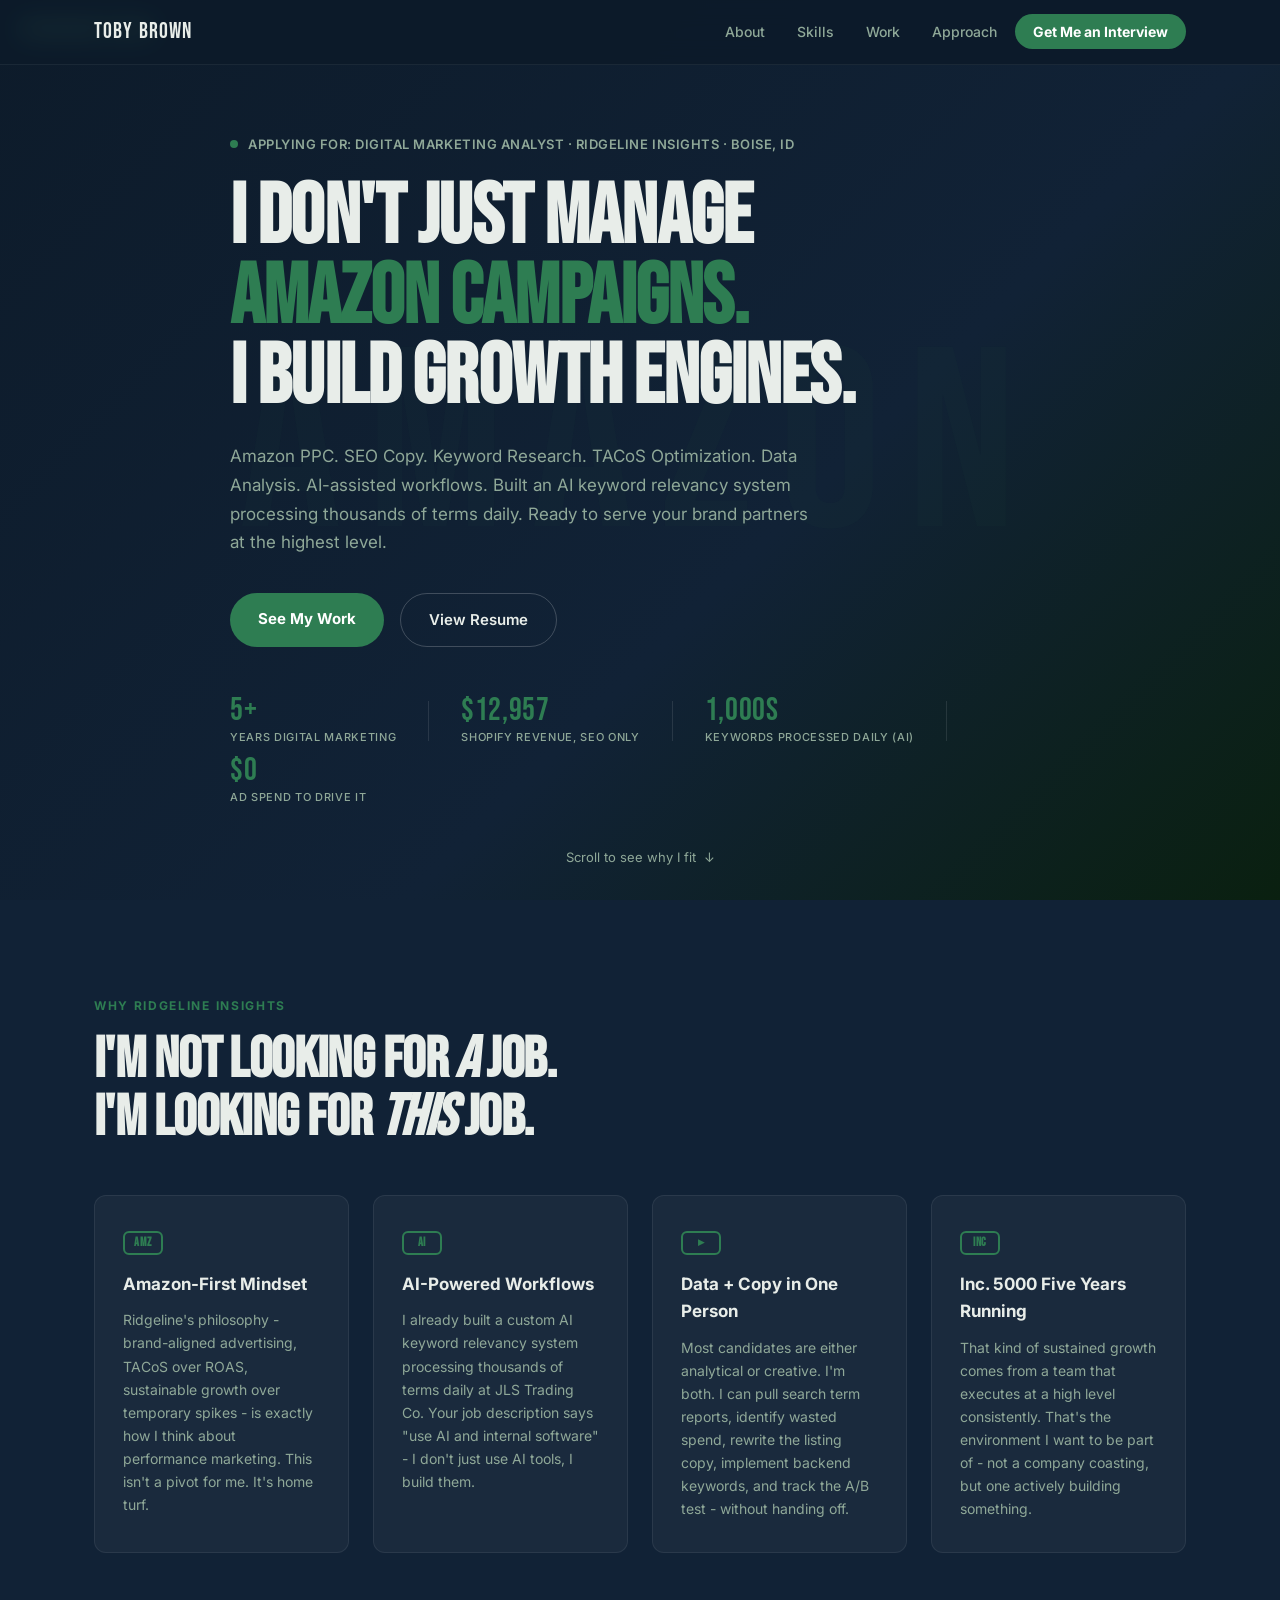
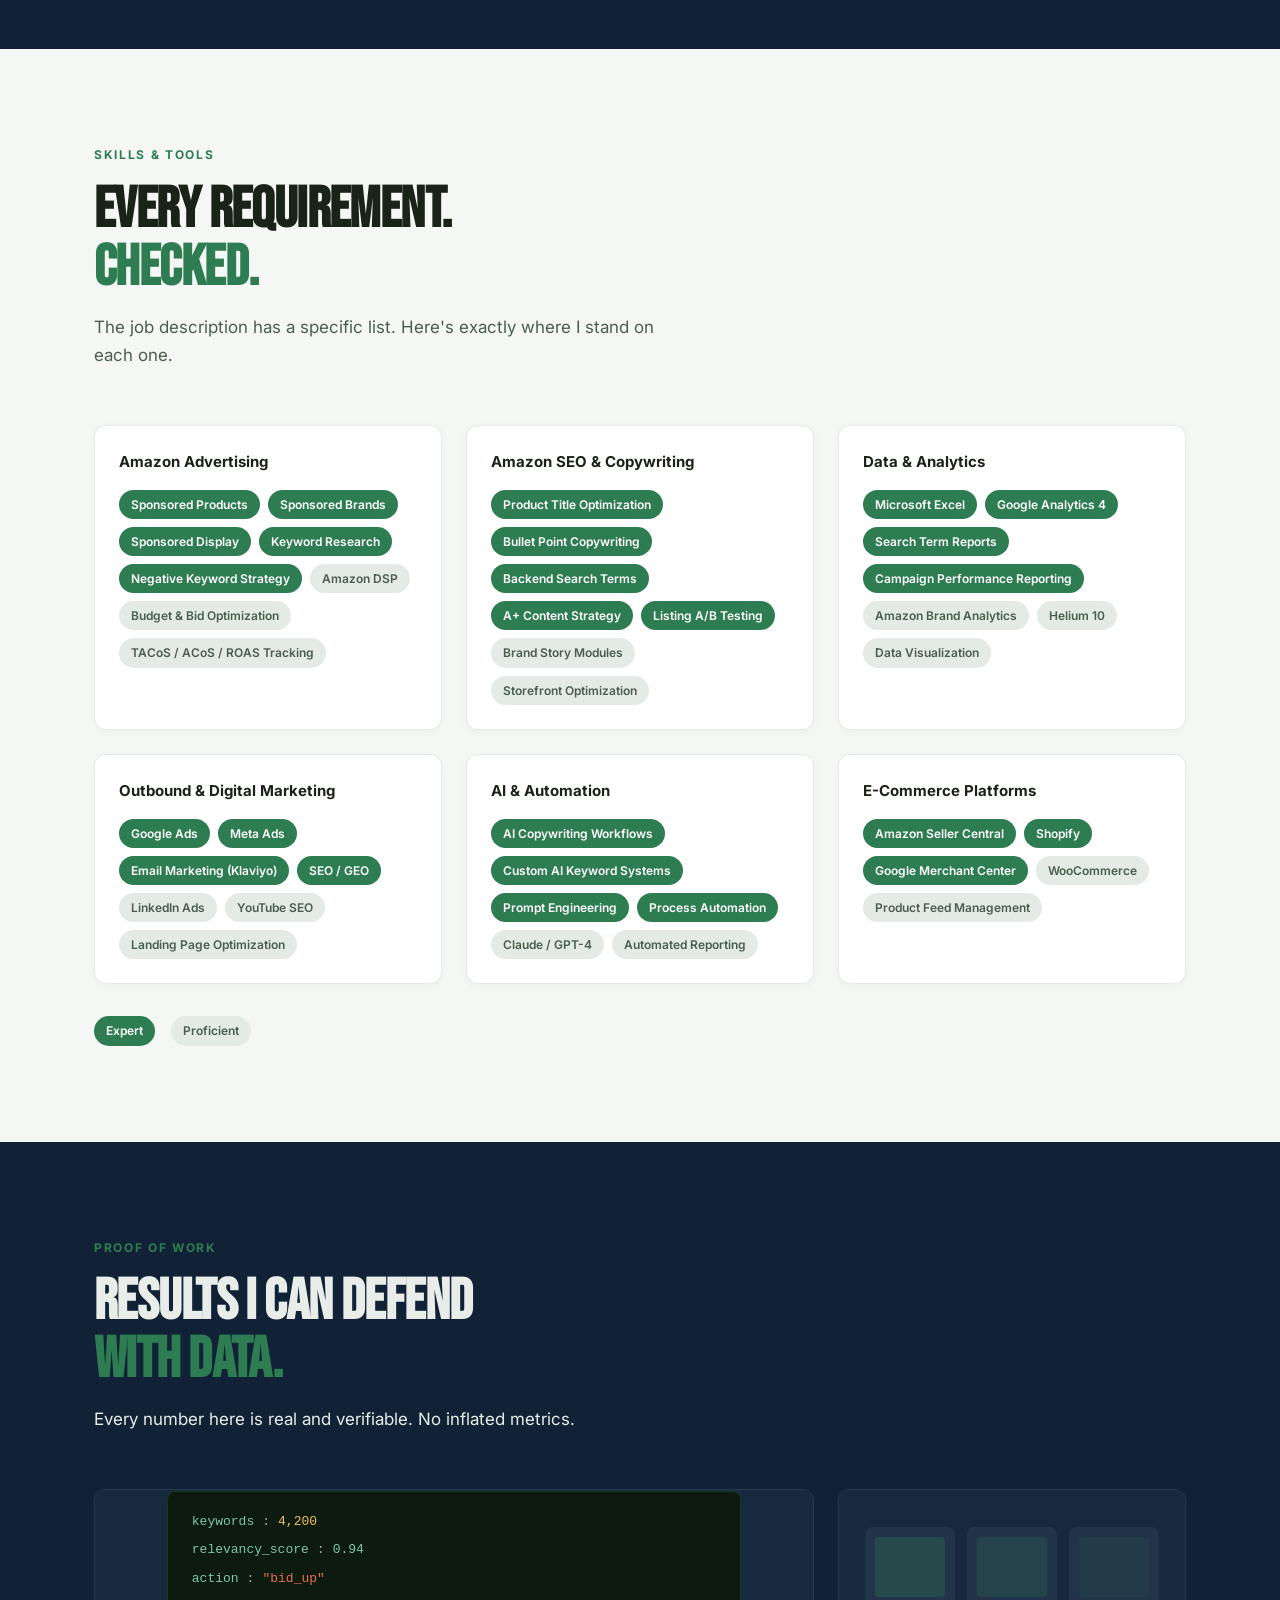
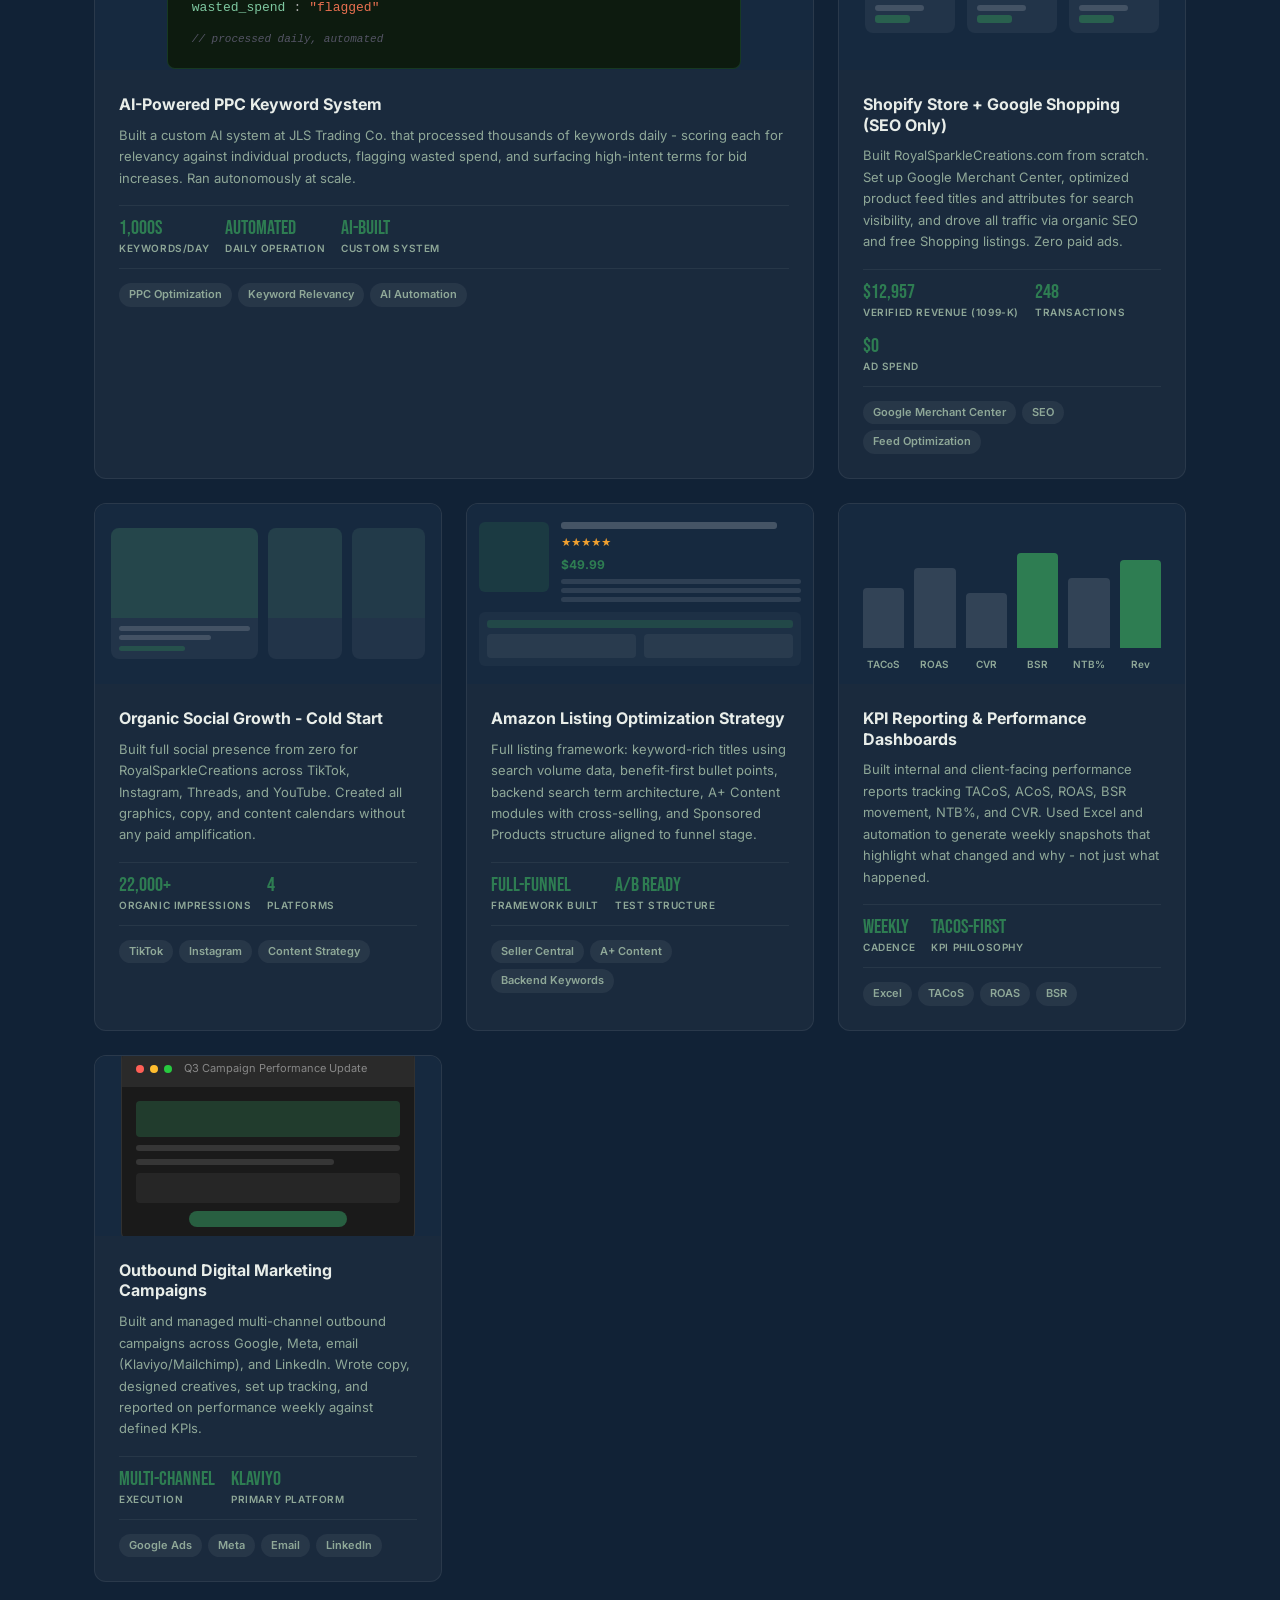
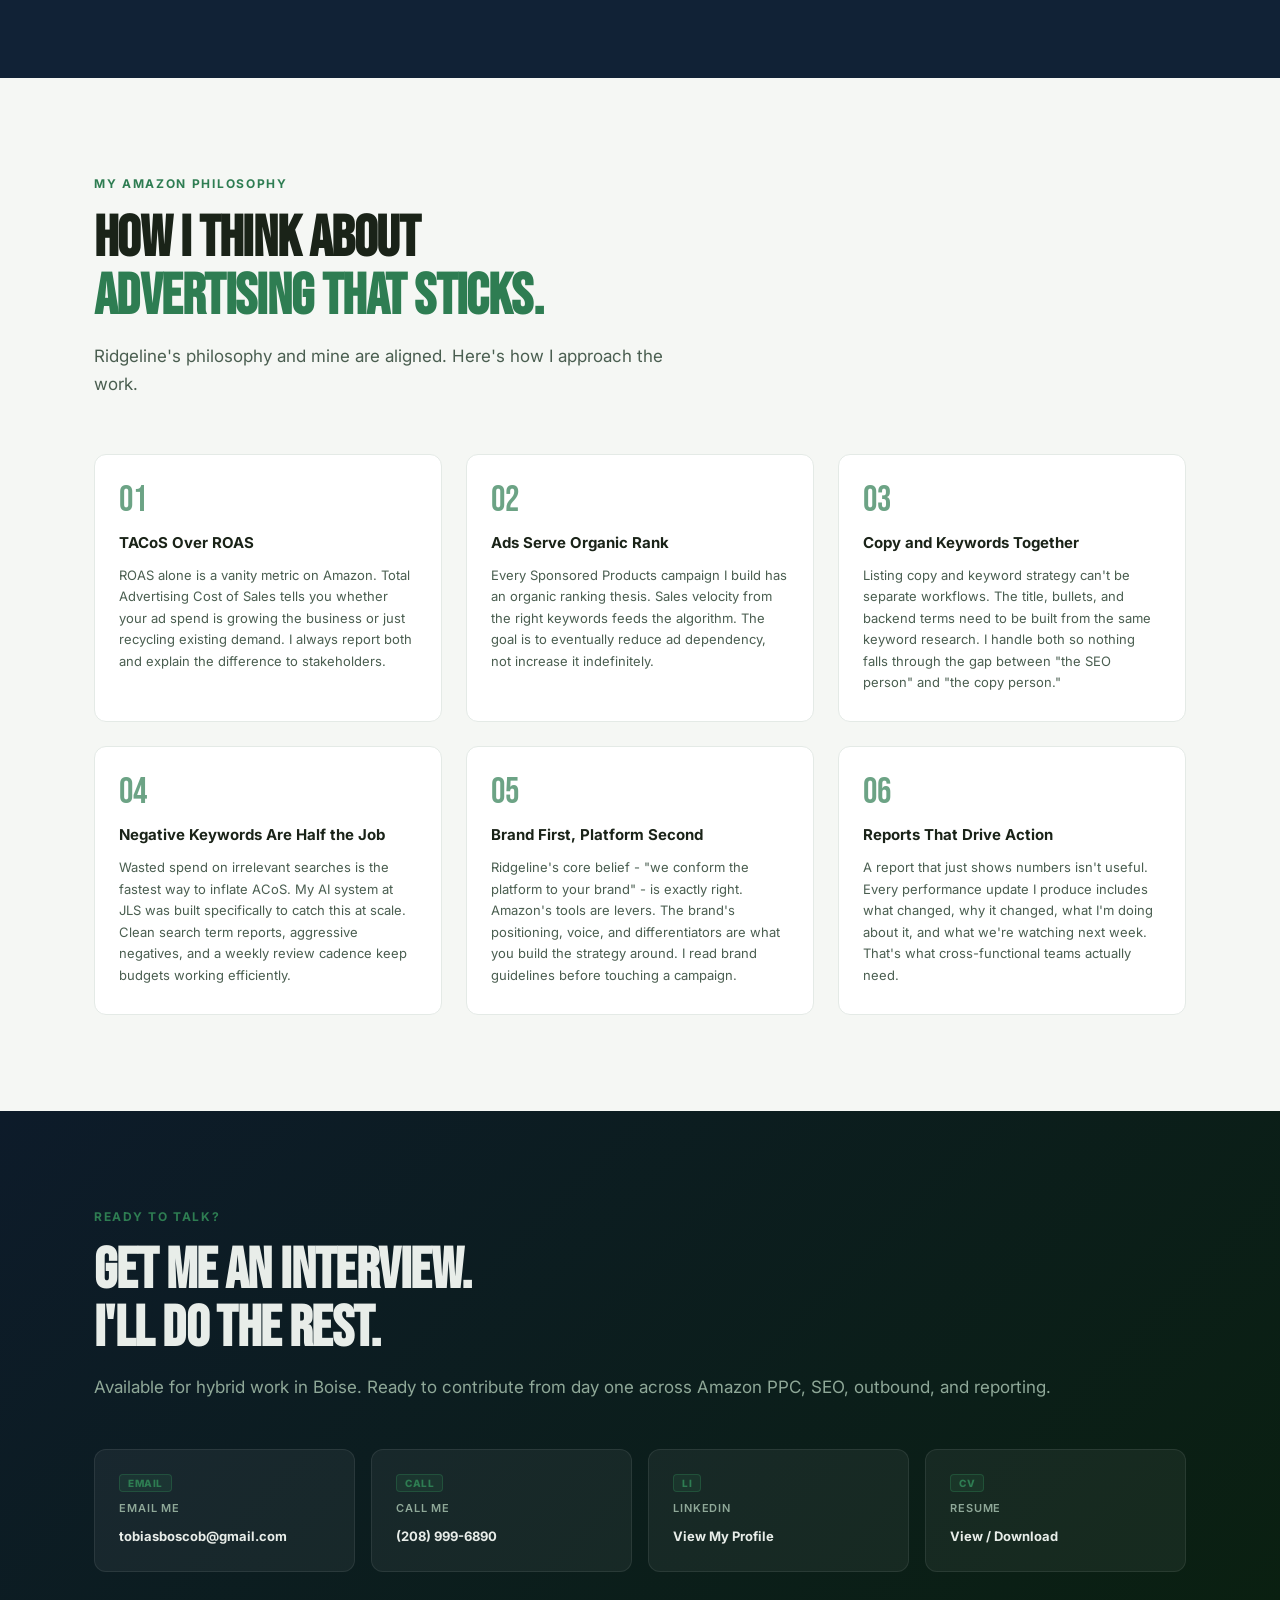
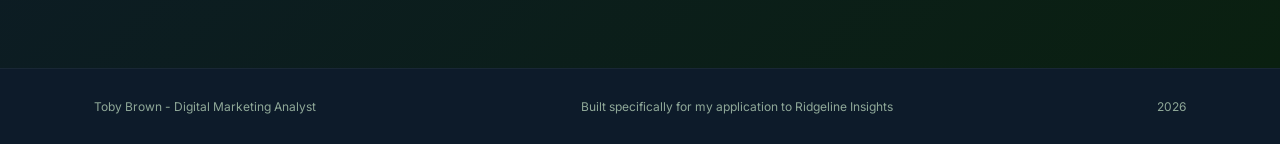
==== index.html @ 365d14eb "Initial commit: Ridgeline Insights application portfolio" ====
<!DOCTYPE html>
<html lang="en">
<head>
  <meta charset="UTF-8" />
  <meta name="viewport" content="width=device-width, initial-scale=1.0" />
  <title>Toby Brown - Digital Marketing Analyst | Ridgeline Insights Application</title>
  <meta name="description" content="Application portfolio for the Digital Marketing Analyst role at Ridgeline Insights. Amazon PPC, SEO, and data-driven advertising expertise." />
  <link rel="preconnect" href="https://fonts.googleapis.com" />
  <link rel="preconnect" href="https://fonts.gstatic.com" crossorigin />
  <link href="https://fonts.googleapis.com/css2?family=Inter:wght@300;400;500;600;700;800;900&family=Bebas+Neue&display=swap" rel="stylesheet" />
  <link rel="stylesheet" href="style.css" />
</head>
<body>

  <!-- NAV -->
  <nav id="navbar">
    <div class="nav-inner">
      <span class="nav-logo">Toby Brown</span>
      <ul class="nav-links">
        <li><a href="#about">About</a></li>
        <li><a href="#skills">Skills</a></li>
        <li><a href="#work">Work</a></li>
        <li><a href="#approach">Approach</a></li>
        <li><a href="#contact" class="nav-cta">Get Me an Interview</a></li>
      </ul>
      <button class="hamburger" id="hamburger" aria-label="Menu">&#9776;</button>
    </div>
  </nav>

  <!-- HERO -->
  <section id="hero">
    <div class="hero-bg-text">AMAZON</div>
    <div class="hero-content">
      <div class="hero-eyebrow">
        <span class="dot"></span>
        Applying for: Digital Marketing Analyst &middot; Ridgeline Insights &middot; Boise, ID
      </div>
      <h1>
        I Don't Just Manage<br />
        <span class="accent">Amazon Campaigns.</span><br />
        I Build Growth Engines.
      </h1>
      <p class="hero-sub">
        Amazon PPC. SEO Copy. Keyword Research. TACoS Optimization. Data Analysis.
        AI-assisted workflows. Built an AI keyword relevancy system processing thousands of terms daily.
        Ready to serve your brand partners at the highest level.
      </p>
      <div class="hero-actions">
        <a href="#work" class="btn-primary">See My Work</a>
        <a href="resume.html" target="_blank" class="btn-outline">View Resume</a>
      </div>
      <div class="hero-stats">
        <div class="stat"><span class="stat-num">5+</span><span class="stat-label">Years Digital Marketing</span></div>
        <div class="stat-divider"></div>
        <div class="stat"><span class="stat-num">$12,957</span><span class="stat-label">Shopify Revenue, SEO Only</span></div>
        <div class="stat-divider"></div>
        <div class="stat"><span class="stat-num">1,000s</span><span class="stat-label">Keywords Processed Daily (AI)</span></div>
        <div class="stat-divider"></div>
        <div class="stat"><span class="stat-num">$0</span><span class="stat-label">Ad Spend to Drive It</span></div>
      </div>
    </div>
    <div class="hero-scroll-hint">Scroll to see why I fit <span>&#8595;</span></div>
  </section>

  <!-- WHY RIDGELINE -->
  <section id="about" class="section-dark">
    <div class="container">
      <div class="section-label">Why Ridgeline Insights</div>
      <h2>I'm Not Looking For <em>A</em> Job.<br />I'm Looking For <em>This</em> Job.</h2>
      <div class="why-grid">
        <div class="why-card">
          <div class="why-icon-text">AMZ</div>
          <h3>Amazon-First Mindset</h3>
          <p>Ridgeline's philosophy - brand-aligned advertising, TACoS over ROAS, sustainable growth over temporary spikes - is exactly how I think about performance marketing. This isn't a pivot for me. It's home turf.</p>
        </div>
        <div class="why-card">
          <div class="why-icon-text">AI</div>
          <h3>AI-Powered Workflows</h3>
          <p>I already built a custom AI keyword relevancy system processing thousands of terms daily at JLS Trading Co. Your job description says "use AI and internal software" - I don't just use AI tools, I build them.</p>
        </div>
        <div class="why-card">
          <div class="why-icon-text">&#9656;</div>
          <h3>Data + Copy in One Person</h3>
          <p>Most candidates are either analytical or creative. I'm both. I can pull search term reports, identify wasted spend, rewrite the listing copy, implement backend keywords, and track the A/B test - without handing off.</p>
        </div>
        <div class="why-card">
          <div class="why-icon-text">INC</div>
          <h3>Inc. 5000 Five Years Running</h3>
          <p>That kind of sustained growth comes from a team that executes at a high level consistently. That's the environment I want to be part of - not a company coasting, but one actively building something.</p>
        </div>
      </div>
    </div>
  </section>

  <!-- SKILLS MATRIX -->
  <section id="skills" class="section-light">
    <div class="container">
      <div class="section-label">Skills &amp; Tools</div>
      <h2>Every Requirement.<br /><span class="accent">Checked.</span></h2>
      <p class="section-sub">The job description has a specific list. Here's exactly where I stand on each one.</p>

      <div class="skills-categories">

        <div class="skill-category">
          <div class="skill-cat-header">
            <h3>Amazon Advertising</h3>
          </div>
          <div class="skill-tags">
            <span class="skill-tag expert">Sponsored Products</span>
            <span class="skill-tag expert">Sponsored Brands</span>
            <span class="skill-tag expert">Sponsored Display</span>
            <span class="skill-tag expert">Keyword Research</span>
            <span class="skill-tag expert">Negative Keyword Strategy</span>
            <span class="skill-tag strong">Amazon DSP</span>
            <span class="skill-tag strong">Budget &amp; Bid Optimization</span>
            <span class="skill-tag strong">TACoS / ACoS / ROAS Tracking</span>
          </div>
        </div>

        <div class="skill-category">
          <div class="skill-cat-header">
            <h3>Amazon SEO &amp; Copywriting</h3>
          </div>
          <div class="skill-tags">
            <span class="skill-tag expert">Product Title Optimization</span>
            <span class="skill-tag expert">Bullet Point Copywriting</span>
            <span class="skill-tag expert">Backend Search Terms</span>
            <span class="skill-tag expert">A+ Content Strategy</span>
            <span class="skill-tag expert">Listing A/B Testing</span>
            <span class="skill-tag strong">Brand Story Modules</span>
            <span class="skill-tag strong">Storefront Optimization</span>
          </div>
        </div>

        <div class="skill-category">
          <div class="skill-cat-header">
            <h3>Data &amp; Analytics</h3>
          </div>
          <div class="skill-tags">
            <span class="skill-tag expert">Microsoft Excel</span>
            <span class="skill-tag expert">Google Analytics 4</span>
            <span class="skill-tag expert">Search Term Reports</span>
            <span class="skill-tag expert">Campaign Performance Reporting</span>
            <span class="skill-tag strong">Amazon Brand Analytics</span>
            <span class="skill-tag strong">Helium 10</span>
            <span class="skill-tag strong">Data Visualization</span>
          </div>
        </div>

        <div class="skill-category">
          <div class="skill-cat-header">
            <h3>Outbound &amp; Digital Marketing</h3>
          </div>
          <div class="skill-tags">
            <span class="skill-tag expert">Google Ads</span>
            <span class="skill-tag expert">Meta Ads</span>
            <span class="skill-tag expert">Email Marketing (Klaviyo)</span>
            <span class="skill-tag expert">SEO / GEO</span>
            <span class="skill-tag strong">LinkedIn Ads</span>
            <span class="skill-tag strong">YouTube SEO</span>
            <span class="skill-tag strong">Landing Page Optimization</span>
          </div>
        </div>

        <div class="skill-category">
          <div class="skill-cat-header">
            <h3>AI &amp; Automation</h3>
          </div>
          <div class="skill-tags">
            <span class="skill-tag expert">AI Copywriting Workflows</span>
            <span class="skill-tag expert">Custom AI Keyword Systems</span>
            <span class="skill-tag expert">Prompt Engineering</span>
            <span class="skill-tag expert">Process Automation</span>
            <span class="skill-tag strong">Claude / GPT-4</span>
            <span class="skill-tag strong">Automated Reporting</span>
          </div>
        </div>

        <div class="skill-category">
          <div class="skill-cat-header">
            <h3>E-Commerce Platforms</h3>
          </div>
          <div class="skill-tags">
            <span class="skill-tag expert">Amazon Seller Central</span>
            <span class="skill-tag expert">Shopify</span>
            <span class="skill-tag expert">Google Merchant Center</span>
            <span class="skill-tag strong">WooCommerce</span>
            <span class="skill-tag strong">Product Feed Management</span>
          </div>
        </div>

      </div>

      <div class="skill-legend">
        <span class="legend-item"><span class="skill-tag expert">Expert</span></span>
        <span class="legend-item"><span class="skill-tag strong">Proficient</span></span>
      </div>
    </div>
  </section>

  <!-- WORK / PROOF -->
  <section id="work" class="section-dark">
    <div class="container">
      <div class="section-label">Proof of Work</div>
      <h2>Results I Can Defend<br /><span class="accent">With Data.</span></h2>
      <p class="section-sub">Every number here is real and verifiable. No inflated metrics.</p>

      <div class="portfolio-grid">

        <div class="portfolio-card featured">
          <div class="portfolio-card-badge">AI + PPC</div>
          <div class="portfolio-card-img ai-preview">
            <div class="code-mock">
              <div class="cm-line"><span class="cm-key">keywords</span><span class="cm-op">:</span> <span class="cm-num">4,200</span></div>
              <div class="cm-line"><span class="cm-key">relevancy_score</span><span class="cm-op">:</span> <span class="cm-val">0.94</span></div>
              <div class="cm-line"><span class="cm-key">action</span><span class="cm-op">:</span> <span class="cm-str">"bid_up"</span></div>
              <div class="cm-line"><span class="cm-key">wasted_spend</span><span class="cm-op">:</span> <span class="cm-str">"flagged"</span></div>
              <div class="cm-line cm-dim">// processed daily, automated</div>
            </div>
          </div>
          <div class="portfolio-card-content">
            <h3>AI-Powered PPC Keyword System</h3>
            <p>Built a custom AI system at JLS Trading Co. that processed thousands of keywords daily - scoring each for relevancy against individual products, flagging wasted spend, and surfacing high-intent terms for bid increases. Ran autonomously at scale.</p>
            <div class="portfolio-metrics">
              <div class="metric"><span class="metric-val">1,000s</span><span class="metric-key">Keywords/Day</span></div>
              <div class="metric"><span class="metric-val">Automated</span><span class="metric-key">Daily Operation</span></div>
              <div class="metric"><span class="metric-val">AI-Built</span><span class="metric-key">Custom System</span></div>
            </div>
            <div class="portfolio-tags">
              <span>PPC Optimization</span><span>Keyword Relevancy</span><span>AI Automation</span>
            </div>
          </div>
        </div>

        <div class="portfolio-card">
          <div class="portfolio-card-badge">SEO + Shopping</div>
          <div class="portfolio-card-img ads-preview">
            <div class="ads-mock">
              <div class="ads-mock-row">
                <div class="ads-product-card">
                  <div class="ads-product-img"></div>
                  <div class="ads-product-info">
                    <div class="ads-line short"></div>
                    <div class="ads-price"></div>
                  </div>
                </div>
                <div class="ads-product-card">
                  <div class="ads-product-img alt"></div>
                  <div class="ads-product-info">
                    <div class="ads-line short"></div>
                    <div class="ads-price"></div>
                  </div>
                </div>
                <div class="ads-product-card">
                  <div class="ads-product-img dark"></div>
                  <div class="ads-product-info">
                    <div class="ads-line short"></div>
                    <div class="ads-price"></div>
                  </div>
                </div>
              </div>
            </div>
          </div>
          <div class="portfolio-card-content">
            <h3>Shopify Store + Google Shopping (SEO Only)</h3>
            <p>Built RoyalSparkleCreations.com from scratch. Set up Google Merchant Center, optimized product feed titles and attributes for search visibility, and drove all traffic via organic SEO and free Shopping listings. Zero paid ads.</p>
            <div class="portfolio-metrics">
              <div class="metric"><span class="metric-val">$12,957</span><span class="metric-key">Verified Revenue (1099-K)</span></div>
              <div class="metric"><span class="metric-val">248</span><span class="metric-key">Transactions</span></div>
              <div class="metric"><span class="metric-val">$0</span><span class="metric-key">Ad Spend</span></div>
            </div>
            <div class="portfolio-tags">
              <span>Google Merchant Center</span><span>SEO</span><span>Feed Optimization</span>
            </div>
          </div>
        </div>

        <div class="portfolio-card">
          <div class="portfolio-card-badge">Social + Content</div>
          <div class="portfolio-card-img social-preview">
            <div class="social-mock">
              <div class="social-post">
                <div class="social-post-img"></div>
                <div class="social-post-caption">
                  <div class="sp-line wide"></div>
                  <div class="sp-line medium"></div>
                  <div class="sp-hashtags"></div>
                </div>
              </div>
              <div class="social-post small">
                <div class="social-post-img alt"></div>
              </div>
              <div class="social-post small">
                <div class="social-post-img dark"></div>
              </div>
            </div>
          </div>
          <div class="portfolio-card-content">
            <h3>Organic Social Growth - Cold Start</h3>
            <p>Built full social presence from zero for RoyalSparkleCreations across TikTok, Instagram, Threads, and YouTube. Created all graphics, copy, and content calendars without any paid amplification.</p>
            <div class="portfolio-metrics">
              <div class="metric"><span class="metric-val">22,000+</span><span class="metric-key">Organic Impressions</span></div>
              <div class="metric"><span class="metric-val">4</span><span class="metric-key">Platforms</span></div>
            </div>
            <div class="portfolio-tags">
              <span>TikTok</span><span>Instagram</span><span>Content Strategy</span>
            </div>
          </div>
        </div>

        <div class="portfolio-card">
          <div class="portfolio-card-badge">Amazon SEO</div>
          <div class="portfolio-card-img amazon-preview">
            <div class="amazon-mock">
              <div class="amz-listing">
                <div class="amz-img"></div>
                <div class="amz-detail">
                  <div class="amz-title"></div>
                  <div class="amz-stars">&#9733;&#9733;&#9733;&#9733;&#9733;</div>
                  <div class="amz-price">$49.99</div>
                  <div class="amz-bullets">
                    <div class="amz-bullet"></div>
                    <div class="amz-bullet"></div>
                    <div class="amz-bullet"></div>
                  </div>
                </div>
              </div>
              <div class="amz-aplus">
                <div class="aplus-bar"></div>
                <div class="aplus-row">
                  <div class="aplus-cell"></div>
                  <div class="aplus-cell"></div>
                </div>
              </div>
            </div>
          </div>
          <div class="portfolio-card-content">
            <h3>Amazon Listing Optimization Strategy</h3>
            <p>Full listing framework: keyword-rich titles using search volume data, benefit-first bullet points, backend search term architecture, A+ Content modules with cross-selling, and Sponsored Products structure aligned to funnel stage.</p>
            <div class="portfolio-metrics">
              <div class="metric"><span class="metric-val">Full-Funnel</span><span class="metric-key">Framework Built</span></div>
              <div class="metric"><span class="metric-val">A/B Ready</span><span class="metric-key">Test Structure</span></div>
            </div>
            <div class="portfolio-tags">
              <span>Seller Central</span><span>A+ Content</span><span>Backend Keywords</span>
            </div>
          </div>
        </div>

        <div class="portfolio-card">
          <div class="portfolio-card-badge">Reporting</div>
          <div class="portfolio-card-img design-preview">
            <div class="design-mock">
              <div class="report-bars">
                <div class="r-bar" style="height:60%"></div>
                <div class="r-bar" style="height:80%"></div>
                <div class="r-bar" style="height:55%"></div>
                <div class="r-bar accent" style="height:95%"></div>
                <div class="r-bar" style="height:70%"></div>
                <div class="r-bar accent" style="height:88%"></div>
              </div>
              <div class="report-labels">
                <span>TACoS</span><span>ROAS</span><span>CVR</span><span>BSR</span><span>NTB%</span><span>Rev</span>
              </div>
            </div>
          </div>
          <div class="portfolio-card-content">
            <h3>KPI Reporting &amp; Performance Dashboards</h3>
            <p>Built internal and client-facing performance reports tracking TACoS, ACoS, ROAS, BSR movement, NTB%, and CVR. Used Excel and automation to generate weekly snapshots that highlight what changed and why - not just what happened.</p>
            <div class="portfolio-metrics">
              <div class="metric"><span class="metric-val">Weekly</span><span class="metric-key">Cadence</span></div>
              <div class="metric"><span class="metric-val">TACoS-First</span><span class="metric-key">KPI Philosophy</span></div>
            </div>
            <div class="portfolio-tags">
              <span>Excel</span><span>TACoS</span><span>ROAS</span><span>BSR</span>
            </div>
          </div>
        </div>

        <div class="portfolio-card">
          <div class="portfolio-card-badge">Outbound</div>
          <div class="portfolio-card-img email-preview">
            <div class="email-mock">
              <div class="email-mock-header">
                <span class="em-dot red"></span>
                <span class="em-dot yellow"></span>
                <span class="em-dot green"></span>
                <span class="em-subject">Q3 Campaign Performance Update</span>
              </div>
              <div class="email-mock-body">
                <div class="em-hero-bar"></div>
                <div class="em-text-line wide"></div>
                <div class="em-text-line medium"></div>
                <div class="em-img-placeholder"></div>
                <div class="em-cta-bar"></div>
              </div>
            </div>
          </div>
          <div class="portfolio-card-content">
            <h3>Outbound Digital Marketing Campaigns</h3>
            <p>Built and managed multi-channel outbound campaigns across Google, Meta, email (Klaviyo/Mailchimp), and LinkedIn. Wrote copy, designed creatives, set up tracking, and reported on performance weekly against defined KPIs.</p>
            <div class="portfolio-metrics">
              <div class="metric"><span class="metric-val">Multi-Channel</span><span class="metric-key">Execution</span></div>
              <div class="metric"><span class="metric-val">Klaviyo</span><span class="metric-key">Primary Platform</span></div>
            </div>
            <div class="portfolio-tags">
              <span>Google Ads</span><span>Meta</span><span>Email</span><span>LinkedIn</span>
            </div>
          </div>
        </div>

      </div>
    </div>
  </section>

  <!-- HOW I THINK ABOUT AMAZON -->
  <section id="approach" class="section-light">
    <div class="container">
      <div class="section-label">My Amazon Philosophy</div>
      <h2>How I Think About<br /><span class="accent">Advertising That Sticks.</span></h2>
      <p class="section-sub">Ridgeline's philosophy and mine are aligned. Here's how I approach the work.</p>
      <div class="approach-grid">

        <div class="approach-card">
          <div class="approach-num">01</div>
          <h3>TACoS Over ROAS</h3>
          <p>ROAS alone is a vanity metric on Amazon. Total Advertising Cost of Sales tells you whether your ad spend is growing the business or just recycling existing demand. I always report both and explain the difference to stakeholders.</p>
        </div>

        <div class="approach-card">
          <div class="approach-num">02</div>
          <h3>Ads Serve Organic Rank</h3>
          <p>Every Sponsored Products campaign I build has an organic ranking thesis. Sales velocity from the right keywords feeds the algorithm. The goal is to eventually reduce ad dependency, not increase it indefinitely.</p>
        </div>

        <div class="approach-card">
          <div class="approach-num">03</div>
          <h3>Copy and Keywords Together</h3>
          <p>Listing copy and keyword strategy can't be separate workflows. The title, bullets, and backend terms need to be built from the same keyword research. I handle both so nothing falls through the gap between "the SEO person" and "the copy person."</p>
        </div>

        <div class="approach-card">
          <div class="approach-num">04</div>
          <h3>Negative Keywords Are Half the Job</h3>
          <p>Wasted spend on irrelevant searches is the fastest way to inflate ACoS. My AI system at JLS was built specifically to catch this at scale. Clean search term reports, aggressive negatives, and a weekly review cadence keep budgets working efficiently.</p>
        </div>

        <div class="approach-card">
          <div class="approach-num">05</div>
          <h3>Brand First, Platform Second</h3>
          <p>Ridgeline's core belief - "we conform the platform to your brand" - is exactly right. Amazon's tools are levers. The brand's positioning, voice, and differentiators are what you build the strategy around. I read brand guidelines before touching a campaign.</p>
        </div>

        <div class="approach-card">
          <div class="approach-num">06</div>
          <h3>Reports That Drive Action</h3>
          <p>A report that just shows numbers isn't useful. Every performance update I produce includes what changed, why it changed, what I'm doing about it, and what we're watching next week. That's what cross-functional teams actually need.</p>
        </div>

      </div>
    </div>
  </section>

  <!-- CONTACT -->
  <section id="contact" class="section-cta">
    <div class="container">
      <div class="cta-content">
        <div class="section-label light">Ready to Talk?</div>
        <h2>Get me an Interview.<br />I'll do the rest.</h2>
        <p>Available for hybrid work in Boise. Ready to contribute from day one across Amazon PPC, SEO, outbound, and reporting.</p>
        <div class="contact-options">
          <a href="mailto:tobiasboscob@gmail.com" class="contact-card">
            <span class="contact-icon ci">EMAIL</span>
            <span class="contact-label">Email Me</span>
            <span class="contact-value">tobiasboscob@gmail.com</span>
          </a>
          <a href="tel:2089996890" class="contact-card">
            <span class="contact-icon ci">CALL</span>
            <span class="contact-label">Call Me</span>
            <span class="contact-value">(208) 999-6890</span>
          </a>
          <a href="https://www.linkedin.com/in/tobias-brown-352503311/" target="_blank" class="contact-card">
            <span class="contact-icon ci">LI</span>
            <span class="contact-label">LinkedIn</span>
            <span class="contact-value">View My Profile</span>
          </a>
          <a href="resume.html" target="_blank" class="contact-card">
            <span class="contact-icon ci">CV</span>
            <span class="contact-label">Resume</span>
            <span class="contact-value">View / Download</span>
          </a>
        </div>
      </div>
    </div>
  </section>

  <!-- FOOTER -->
  <footer>
    <div class="container">
      <div class="footer-inner">
        <span>Toby Brown - Digital Marketing Analyst</span>
        <span>Built specifically for my application to Ridgeline Insights</span>
        <span>2026</span>
      </div>
    </div>
  </footer>

  <script src="script.js"></script>
</body>
</html>
---- style.css ----
/* ===== BASE ===== */
*, *::before, *::after { box-sizing: border-box; margin: 0; padding: 0; }

:root {
  --green: #2E7D52;
  --green-light: #3A9966;
  --green-glow: rgba(46,125,82,0.25);
  --navy: #0D1B2A;
  --navy2: #112236;
  --navy3: #16293F;
  --mid: #1E3A52;
  --light-bg: #F5F7F4;
  --light2: #E4EAE6;
  --text: #E8EDE9;
  --text-dim: #8FA898;
  --text-dark: #1A2318;
  --text-dark-dim: #4A5E50;
  --font-body: 'Inter', sans-serif;
  --font-display: 'Bebas Neue', 'Inter', sans-serif;
  --radius: 12px;
  --radius-sm: 8px;
  --transition: 0.25s ease;
}

html { scroll-behavior: smooth; }

body {
  font-family: var(--font-body);
  background: var(--navy);
  color: var(--text);
  line-height: 1.6;
  overflow-x: hidden;
}

.container {
  max-width: 1140px;
  margin: 0 auto;
  padding: 0 24px;
}

/* ===== NAV ===== */
#navbar {
  position: fixed;
  top: 0; left: 0; right: 0;
  z-index: 100;
  background: rgba(13,27,42,0.92);
  backdrop-filter: blur(12px);
  border-bottom: 1px solid rgba(255,255,255,0.06);
  transition: background var(--transition);
}

.nav-inner {
  max-width: 1140px;
  margin: 0 auto;
  padding: 0 24px;
  height: 64px;
  display: flex;
  align-items: center;
  gap: 32px;
}

.nav-logo {
  font-family: var(--font-display);
  font-size: 22px;
  letter-spacing: 0.05em;
  color: var(--text);
  flex-shrink: 0;
}

.nav-links {
  display: flex;
  align-items: center;
  gap: 4px;
  list-style: none;
  margin-left: auto;
}

.nav-links a {
  color: var(--text-dim);
  text-decoration: none;
  font-size: 14px;
  font-weight: 500;
  padding: 8px 14px;
  border-radius: var(--radius-sm);
  transition: color var(--transition), background var(--transition);
}

.nav-links a:hover { color: var(--text); background: rgba(255,255,255,0.05); }

.nav-links .nav-cta {
  background: var(--green);
  color: white !important;
  font-weight: 700;
  padding: 9px 18px;
  border-radius: 100px;
}

.nav-links .nav-cta:hover { background: var(--green-light); }

.hamburger {
  display: none;
  background: none;
  border: none;
  color: var(--text);
  font-size: 22px;
  cursor: pointer;
  margin-left: auto;
}

/* ===== HERO ===== */
#hero {
  min-height: 100vh;
  display: flex;
  flex-direction: column;
  justify-content: center;
  padding: 120px 24px 80px;
  position: relative;
  overflow: hidden;
  background: linear-gradient(135deg, var(--navy) 0%, var(--navy2) 60%, #0a2010 100%);
}

.hero-bg-text {
  position: absolute;
  top: 50%;
  left: 50%;
  transform: translate(-50%, -50%);
  font-family: var(--font-display);
  font-size: clamp(120px, 20vw, 260px);
  color: rgba(46,125,82,0.04);
  white-space: nowrap;
  pointer-events: none;
  user-select: none;
  letter-spacing: 0.1em;
}

.hero-content {
  max-width: 820px;
  margin: 0 auto;
  position: relative;
  z-index: 1;
}

.hero-eyebrow {
  display: flex;
  align-items: center;
  gap: 10px;
  font-size: 13px;
  font-weight: 600;
  color: var(--text-dim);
  letter-spacing: 0.04em;
  margin-bottom: 24px;
  text-transform: uppercase;
}

.dot {
  width: 8px;
  height: 8px;
  border-radius: 50%;
  background: var(--green);
  animation: pulse 2s infinite;
  flex-shrink: 0;
}

@keyframes pulse {
  0%, 100% { opacity: 1; transform: scale(1); }
  50% { opacity: 0.5; transform: scale(0.8); }
}

#hero h1 {
  font-family: var(--font-display);
  font-size: clamp(48px, 7vw, 84px);
  line-height: 0.95;
  letter-spacing: -0.01em;
  color: var(--text);
  margin-bottom: 24px;
}

.accent { color: var(--green); }

.hero-sub {
  font-size: 17px;
  color: var(--text-dim);
  line-height: 1.7;
  max-width: 580px;
  margin-bottom: 36px;
}

.hero-actions {
  display: flex;
  gap: 16px;
  flex-wrap: wrap;
  margin-bottom: 48px;
}

.btn-primary {
  background: var(--green);
  color: white;
  text-decoration: none;
  padding: 14px 28px;
  border-radius: 100px;
  font-weight: 700;
  font-size: 15px;
  transition: background var(--transition), transform var(--transition);
  display: inline-block;
}

.btn-primary:hover { background: var(--green-light); transform: translateY(-2px); }

.btn-outline {
  background: transparent;
  color: var(--text);
  text-decoration: none;
  padding: 14px 28px;
  border-radius: 100px;
  font-weight: 600;
  font-size: 15px;
  border: 1.5px solid rgba(255,255,255,0.2);
  transition: border-color var(--transition), background var(--transition);
  display: inline-block;
}

.btn-outline:hover { border-color: var(--green); background: rgba(46,125,82,0.08); }

.hero-stats {
  display: flex;
  align-items: center;
  gap: 0;
  flex-wrap: wrap;
  gap: 8px;
}

.stat {
  display: flex;
  flex-direction: column;
  gap: 2px;
}

.stat-num {
  font-family: var(--font-display);
  font-size: 32px;
  line-height: 1;
  color: var(--green);
  letter-spacing: 0.02em;
}

.stat-label {
  font-size: 11px;
  color: var(--text-dim);
  font-weight: 500;
  text-transform: uppercase;
  letter-spacing: 0.06em;
}

.stat-divider {
  width: 1px;
  height: 40px;
  background: rgba(255,255,255,0.1);
  margin: 0 24px;
}

.hero-scroll-hint {
  position: absolute;
  bottom: 32px;
  left: 50%;
  transform: translateX(-50%);
  font-size: 13px;
  color: var(--text-dim);
  display: flex;
  align-items: center;
  gap: 8px;
  animation: bounce 2s infinite;
}

@keyframes bounce {
  0%, 100% { transform: translateX(-50%) translateY(0); }
  50% { transform: translateX(-50%) translateY(6px); }
}

/* ===== SECTIONS ===== */
.section-dark {
  background: var(--navy2);
  padding: 96px 0;
}

.section-light {
  background: var(--light-bg);
  padding: 96px 0;
}

.section-label {
  font-size: 12px;
  font-weight: 700;
  letter-spacing: 0.14em;
  text-transform: uppercase;
  color: var(--green);
  margin-bottom: 16px;
}

.section-dark h2, .section-dark p { color: var(--text); }
.section-light h2 { color: var(--text-dark); }
.section-light .section-sub { color: var(--text-dark-dim); }

h2 {
  font-family: var(--font-display);
  font-size: clamp(36px, 5vw, 58px);
  line-height: 1;
  letter-spacing: -0.01em;
  margin-bottom: 16px;
}

.section-sub {
  font-size: 17px;
  line-height: 1.65;
  max-width: 600px;
  margin-bottom: 56px;
  color: var(--text-dim);
}

/* ===== WHY GRID ===== */
.why-grid {
  display: grid;
  grid-template-columns: repeat(auto-fit, minmax(240px, 1fr));
  gap: 24px;
  margin-top: 48px;
}

.why-card {
  background: rgba(255,255,255,0.04);
  border: 1px solid rgba(255,255,255,0.07);
  border-radius: var(--radius);
  padding: 32px 28px;
  transition: border-color var(--transition), transform var(--transition);
}

.why-card:hover {
  border-color: var(--green);
  transform: translateY(-4px);
}

.why-icon-text {
  font-family: var(--font-display);
  font-size: 12px;
  font-weight: 900;
  letter-spacing: 0.08em;
  color: var(--green);
  border: 2px solid var(--green);
  border-radius: 6px;
  padding: 4px 8px;
  line-height: 1;
  display: inline-flex;
  align-items: center;
  justify-content: center;
  min-width: 40px;
  margin-bottom: 16px;
}

.why-card h3 {
  font-size: 17px;
  font-weight: 700;
  color: var(--text);
  margin-bottom: 10px;
}

.why-card p {
  font-size: 14px;
  color: var(--text-dim);
  line-height: 1.65;
}

/* ===== SKILLS ===== */
.skills-categories {
  display: grid;
  grid-template-columns: repeat(auto-fit, minmax(300px, 1fr));
  gap: 24px;
  margin-bottom: 32px;
}

.skill-category {
  background: white;
  border: 1px solid var(--light2);
  border-radius: var(--radius);
  padding: 24px;
  box-shadow: 0 2px 8px rgba(0,0,0,0.04);
}

.skill-cat-header {
  margin-bottom: 16px;
}

.skill-cat-header h3 {
  font-size: 15px;
  font-weight: 700;
  color: var(--text-dark);
}

.skill-tags {
  display: flex;
  flex-wrap: wrap;
  gap: 8px;
}

.skill-tag {
  font-size: 12px;
  font-weight: 600;
  padding: 5px 12px;
  border-radius: 100px;
  display: inline-block;
}

.skill-tag.expert {
  background: var(--green);
  color: white;
}

.skill-tag.strong {
  background: var(--light2);
  color: var(--text-dark-dim);
}

.skill-legend {
  display: flex;
  gap: 16px;
  align-items: center;
  margin-top: 8px;
}

.legend-item {
  display: flex;
  align-items: center;
  gap: 8px;
  font-size: 13px;
  color: var(--text-dark-dim);
}

/* ===== PORTFOLIO ===== */
.portfolio-grid {
  display: grid;
  grid-template-columns: repeat(3, 1fr);
  gap: 24px;
}

.portfolio-card {
  background: rgba(255,255,255,0.04);
  border: 1px solid rgba(255,255,255,0.07);
  border-radius: var(--radius);
  overflow: hidden;
  transition: border-color var(--transition), transform var(--transition);
}

.portfolio-card:hover {
  border-color: var(--green);
  transform: translateY(-4px);
}

.portfolio-card.featured {
  grid-column: span 2;
}

.portfolio-card-badge {
  display: inline-block;
  background: var(--green);
  color: white;
  font-size: 10px;
  font-weight: 800;
  letter-spacing: 0.1em;
  text-transform: uppercase;
  padding: 5px 12px;
  border-radius: 100px;
  position: absolute;
  top: 16px;
  left: 16px;
  z-index: 2;
}

.portfolio-card-img {
  position: relative;
  height: 180px;
  background: var(--navy3);
  display: flex;
  align-items: center;
  justify-content: center;
  overflow: hidden;
}

/* Code mock for AI card */
.code-mock {
  background: #0d1b0f;
  border: 1px solid rgba(46,125,82,0.3);
  border-radius: 8px;
  padding: 20px 24px;
  font-family: 'Courier New', monospace;
  font-size: 13px;
  width: 80%;
  display: flex;
  flex-direction: column;
  gap: 8px;
}

.cm-line { display: flex; gap: 8px; }
.cm-key { color: #7ec8a0; }
.cm-op { color: #aaa; }
.cm-num { color: #f0c060; }
.cm-val { color: #7ec8a0; }
.cm-str { color: #e87050; }
.cm-dim { color: #556; font-style: italic; font-size: 11px; margin-top: 4px; }

/* Ads mock */
.ads-mock { padding: 16px; width: 100%; }
.ads-mock-row { display: flex; gap: 12px; justify-content: center; }
.ads-product-card {
  background: rgba(255,255,255,0.05);
  border-radius: 8px;
  padding: 10px;
  display: flex;
  flex-direction: column;
  gap: 8px;
  width: 90px;
}
.ads-product-img { height: 60px; border-radius: 4px; background: rgba(46,125,82,0.3); }
.ads-product-img.alt { background: rgba(46,125,82,0.2); }
.ads-product-img.dark { background: rgba(46,125,82,0.1); }
.ads-product-info { display: flex; flex-direction: column; gap: 4px; }
.ads-line { height: 6px; border-radius: 3px; background: rgba(255,255,255,0.15); }
.ads-line.short { width: 70%; }
.ads-price { height: 8px; width: 50%; border-radius: 3px; background: var(--green); opacity: 0.6; }

/* Social mock */
.social-mock { padding: 16px; display: flex; gap: 10px; width: 100%; }
.social-post { flex: 2; background: rgba(255,255,255,0.05); border-radius: 8px; overflow: hidden; }
.social-post.small { flex: 1; }
.social-post-img { height: 90px; background: rgba(46,125,82,0.25); }
.social-post-img.alt { background: rgba(46,125,82,0.15); }
.social-post-img.dark { background: rgba(46,125,82,0.08); }
.social-post-caption { padding: 8px; display: flex; flex-direction: column; gap: 4px; }
.sp-line { height: 5px; border-radius: 3px; background: rgba(255,255,255,0.15); }
.sp-line.wide { width: 100%; }
.sp-line.medium { width: 70%; }
.sp-hashtags { height: 5px; width: 50%; border-radius: 3px; background: rgba(46,125,82,0.4); margin-top: 2px; }

/* Amazon mock */
.amazon-mock { padding: 12px; width: 100%; }
.amz-listing { display: flex; gap: 12px; margin-bottom: 10px; }
.amz-img { width: 70px; height: 70px; background: rgba(46,125,82,0.2); border-radius: 6px; flex-shrink: 0; }
.amz-detail { flex: 1; display: flex; flex-direction: column; gap: 5px; }
.amz-title { height: 7px; background: rgba(255,255,255,0.2); border-radius: 3px; width: 90%; }
.amz-stars { font-size: 10px; color: #f0a030; }
.amz-price { font-size: 12px; font-weight: 700; color: var(--green); }
.amz-bullets { display: flex; flex-direction: column; gap: 4px; }
.amz-bullet { height: 5px; background: rgba(255,255,255,0.1); border-radius: 3px; }
.amz-aplus { background: rgba(255,255,255,0.03); border-radius: 6px; padding: 8px; }
.aplus-bar { height: 8px; background: rgba(46,125,82,0.3); border-radius: 3px; margin-bottom: 6px; }
.aplus-row { display: flex; gap: 8px; }
.aplus-cell { flex: 1; height: 24px; background: rgba(255,255,255,0.05); border-radius: 4px; }

/* Report bars */
.design-mock { width: 100%; height: 100%; display: flex; flex-direction: column; justify-content: flex-end; padding: 20px 24px 12px; }
.report-bars { display: flex; align-items: flex-end; gap: 10px; height: 100px; margin-bottom: 8px; }
.r-bar { flex: 1; background: rgba(255,255,255,0.12); border-radius: 4px 4px 0 0; transition: height 0.3s ease; }
.r-bar.accent { background: var(--green); }
.report-labels { display: flex; gap: 10px; }
.report-labels span { flex: 1; font-size: 10px; color: var(--text-dim); text-align: center; font-weight: 600; }

/* Email mock */
.email-mock { background: #1a1a1a; border-radius: 10px; overflow: hidden; width: 85%; border: 1px solid rgba(255,255,255,0.1); }
.email-mock-header { background: #2a2a2a; padding: 10px 14px; display: flex; align-items: center; gap: 6px; }
.em-dot { width: 8px; height: 8px; border-radius: 50%; }
.em-dot.red { background: #ff5f56; }
.em-dot.yellow { background: #ffbd2e; }
.em-dot.green { background: #27c93f; }
.em-subject { font-size: 11px; color: #888; margin-left: 6px; }
.email-mock-body { padding: 14px; display: flex; flex-direction: column; gap: 8px; }
.em-hero-bar { height: 36px; background: rgba(46,125,82,0.35); border-radius: 4px; }
.em-text-line { height: 6px; border-radius: 3px; background: rgba(255,255,255,0.12); }
.em-text-line.wide { width: 100%; }
.em-text-line.medium { width: 75%; }
.em-text-line.short { width: 50%; }
.em-img-placeholder { height: 30px; background: rgba(255,255,255,0.05); border-radius: 4px; }
.em-cta-bar { height: 16px; width: 60%; background: var(--green); border-radius: 100px; margin: 0 auto; opacity: 0.7; }

.portfolio-card-content {
  padding: 24px;
}

.portfolio-card-content h3 {
  font-size: 16px;
  font-weight: 700;
  color: var(--text);
  margin-bottom: 10px;
  line-height: 1.3;
}

.portfolio-card-content p {
  font-size: 13px;
  color: var(--text-dim);
  line-height: 1.65;
  margin-bottom: 16px;
}

.portfolio-metrics {
  display: flex;
  gap: 16px;
  flex-wrap: wrap;
  margin-bottom: 14px;
  padding: 12px 0;
  border-top: 1px solid rgba(255,255,255,0.06);
  border-bottom: 1px solid rgba(255,255,255,0.06);
}

.metric {
  display: flex;
  flex-direction: column;
  gap: 2px;
}

.metric-val {
  font-family: var(--font-display);
  font-size: 20px;
  color: var(--green);
  line-height: 1;
}

.metric-key {
  font-size: 10px;
  color: var(--text-dim);
  text-transform: uppercase;
  letter-spacing: 0.06em;
  font-weight: 600;
}

.portfolio-tags {
  display: flex;
  flex-wrap: wrap;
  gap: 6px;
}

.portfolio-tags span {
  font-size: 11px;
  font-weight: 600;
  color: var(--text-dim);
  background: rgba(255,255,255,0.06);
  padding: 3px 10px;
  border-radius: 100px;
}

/* ===== APPROACH ===== */
.approach-grid {
  display: grid;
  grid-template-columns: repeat(3, 1fr);
  gap: 24px;
  margin-top: 48px;
}

.approach-card {
  background: white;
  border: 1px solid var(--light2);
  border-radius: var(--radius);
  padding: 28px 24px;
  transition: border-color var(--transition), box-shadow var(--transition);
}

.approach-card:hover {
  border-color: var(--green);
  box-shadow: 0 4px 20px rgba(46,125,82,0.1);
}

.approach-num {
  font-family: var(--font-display);
  font-size: 36px;
  color: var(--green);
  line-height: 1;
  margin-bottom: 12px;
  opacity: 0.7;
}

.approach-card h3 {
  font-size: 15px;
  font-weight: 700;
  color: var(--text-dark);
  margin-bottom: 10px;
}

.approach-card p {
  font-size: 13px;
  color: var(--text-dark-dim);
  line-height: 1.65;
}

/* ===== CONTACT ===== */
.section-cta {
  background: linear-gradient(135deg, var(--navy) 0%, #0a2010 100%);
  padding: 96px 0;
}

.section-label.light { color: var(--green); }

.section-cta h2 {
  color: var(--text);
  margin-bottom: 16px;
}

.section-cta p {
  font-size: 17px;
  color: var(--text-dim);
  margin-bottom: 48px;
}

.contact-options {
  display: grid;
  grid-template-columns: repeat(auto-fit, minmax(220px, 1fr));
  gap: 16px;
}

.contact-card {
  background: rgba(255,255,255,0.05);
  border: 1px solid rgba(255,255,255,0.08);
  border-radius: var(--radius);
  padding: 24px;
  display: flex;
  flex-direction: column;
  gap: 8px;
  overflow: hidden;
  min-width: 0;
  text-decoration: none;
  transition: border-color var(--transition), transform var(--transition);
}

.contact-card:hover {
  border-color: var(--green);
  transform: translateY(-3px);
}

.contact-icon {
  font-size: 24px;
}

.contact-icon.ci {
  font-family: var(--font-body);
  font-size: 10px;
  font-weight: 800;
  letter-spacing: 0.06em;
  color: var(--green);
  background: rgba(46,125,82,0.15);
  border: 1px solid rgba(46,125,82,0.4);
  border-radius: 4px;
  padding: 3px 8px;
  line-height: 1;
  display: inline-block;
  width: fit-content;
}

.contact-label {
  font-size: 11px;
  font-weight: 600;
  letter-spacing: 0.08em;
  text-transform: uppercase;
  color: var(--text-dim);
}

.contact-value {
  font-size: 13px;
  font-weight: 700;
  color: var(--text);
  word-break: break-all;
  overflow-wrap: anywhere;
}

/* ===== FOOTER ===== */
footer {
  background: var(--navy);
  border-top: 1px solid rgba(255,255,255,0.05);
  padding: 28px 0;
}

.footer-inner {
  display: flex;
  justify-content: space-between;
  align-items: center;
  flex-wrap: wrap;
  gap: 12px;
  font-size: 12px;
  color: var(--text-dim);
}

/* ===== MOBILE ===== */
@media (max-width: 768px) {
  .nav-links { display: none; }
  .nav-links.open {
    display: flex;
    flex-direction: column;
    position: fixed;
    top: 64px; left: 0; right: 0;
    background: var(--navy2);
    padding: 24px;
    gap: 8px;
    border-bottom: 1px solid rgba(255,255,255,0.07);
  }
  .hamburger { display: block; }
  .portfolio-card.featured { grid-column: span 1; }
  .portfolio-grid { grid-template-columns: 1fr; }
  .approach-grid { grid-template-columns: 1fr; }
  .stat-divider { display: none; }
  .hero-stats { gap: 20px; }
  .footer-inner { flex-direction: column; text-align: center; }
}

@media (max-width: 480px) {
  .why-grid { grid-template-columns: 1fr; }
  .skills-categories { grid-template-columns: 1fr; }
  .approach-grid { grid-template-columns: 1fr; }
}
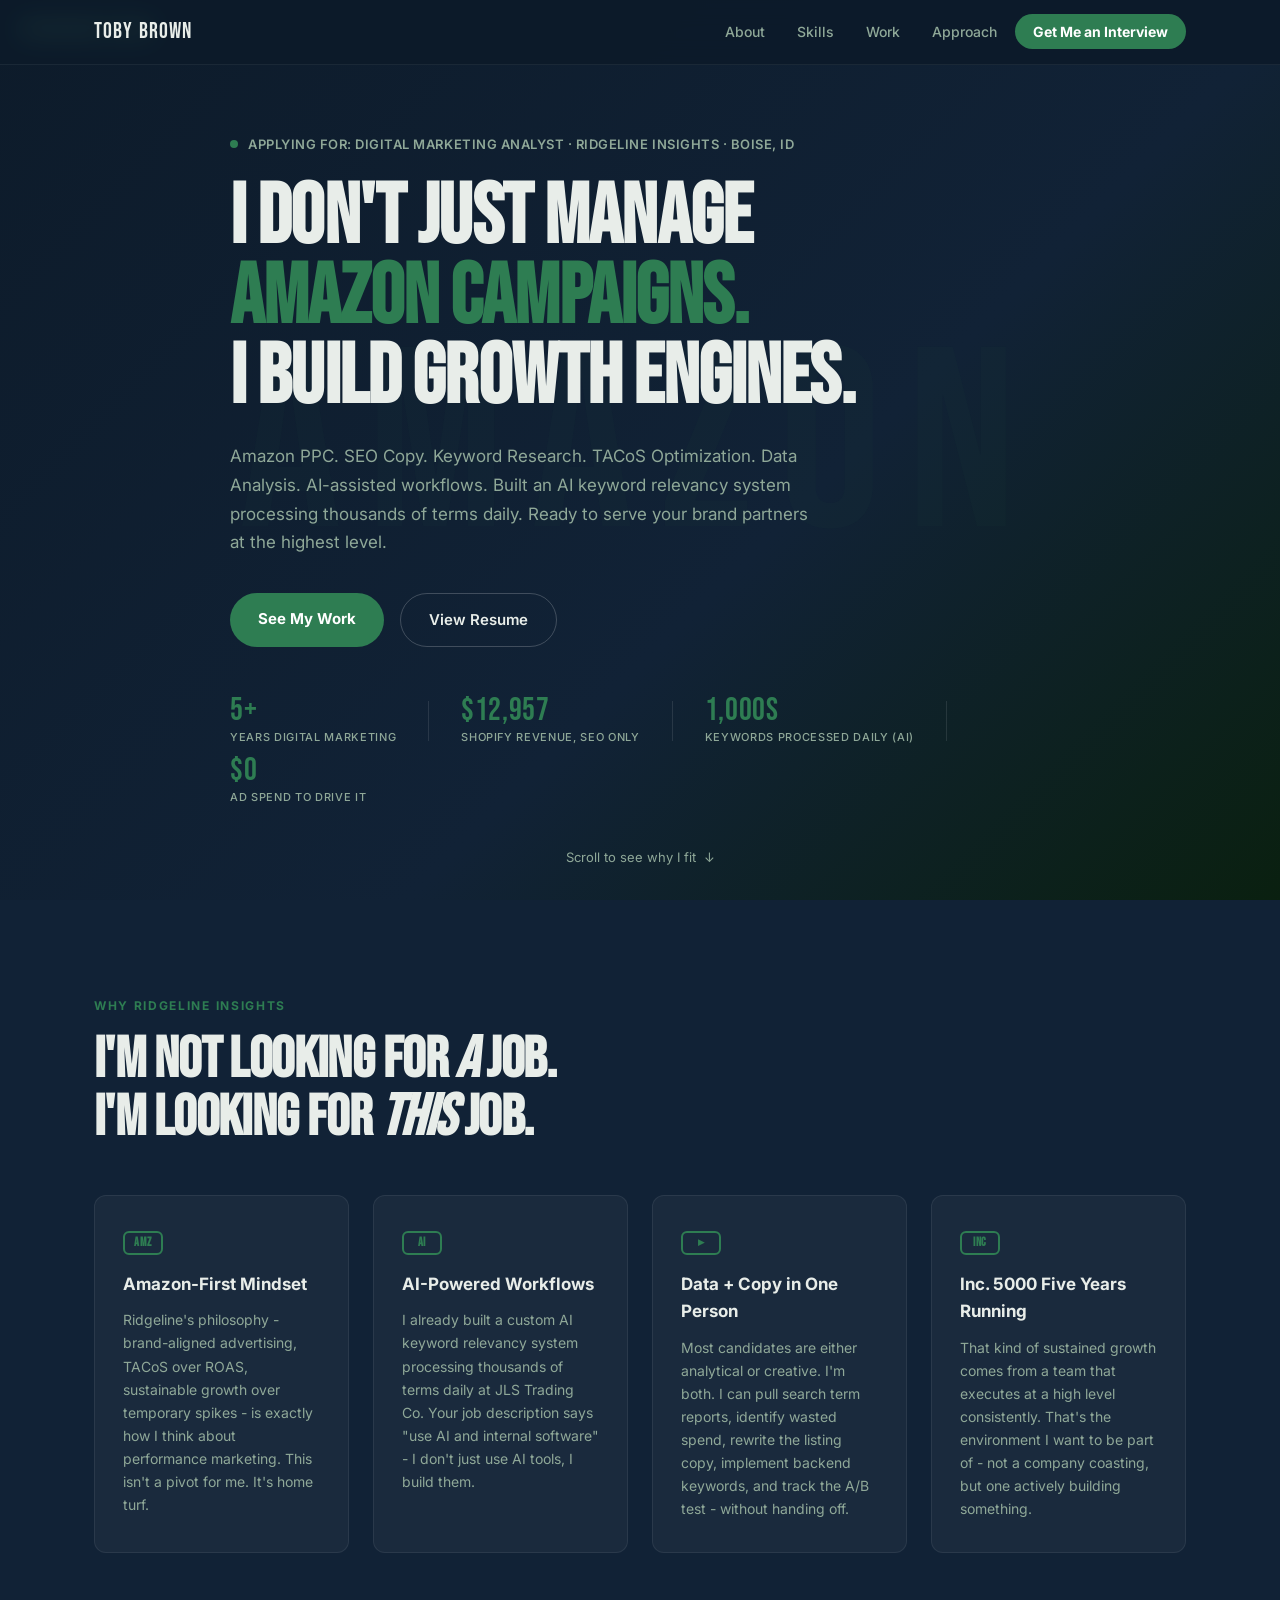
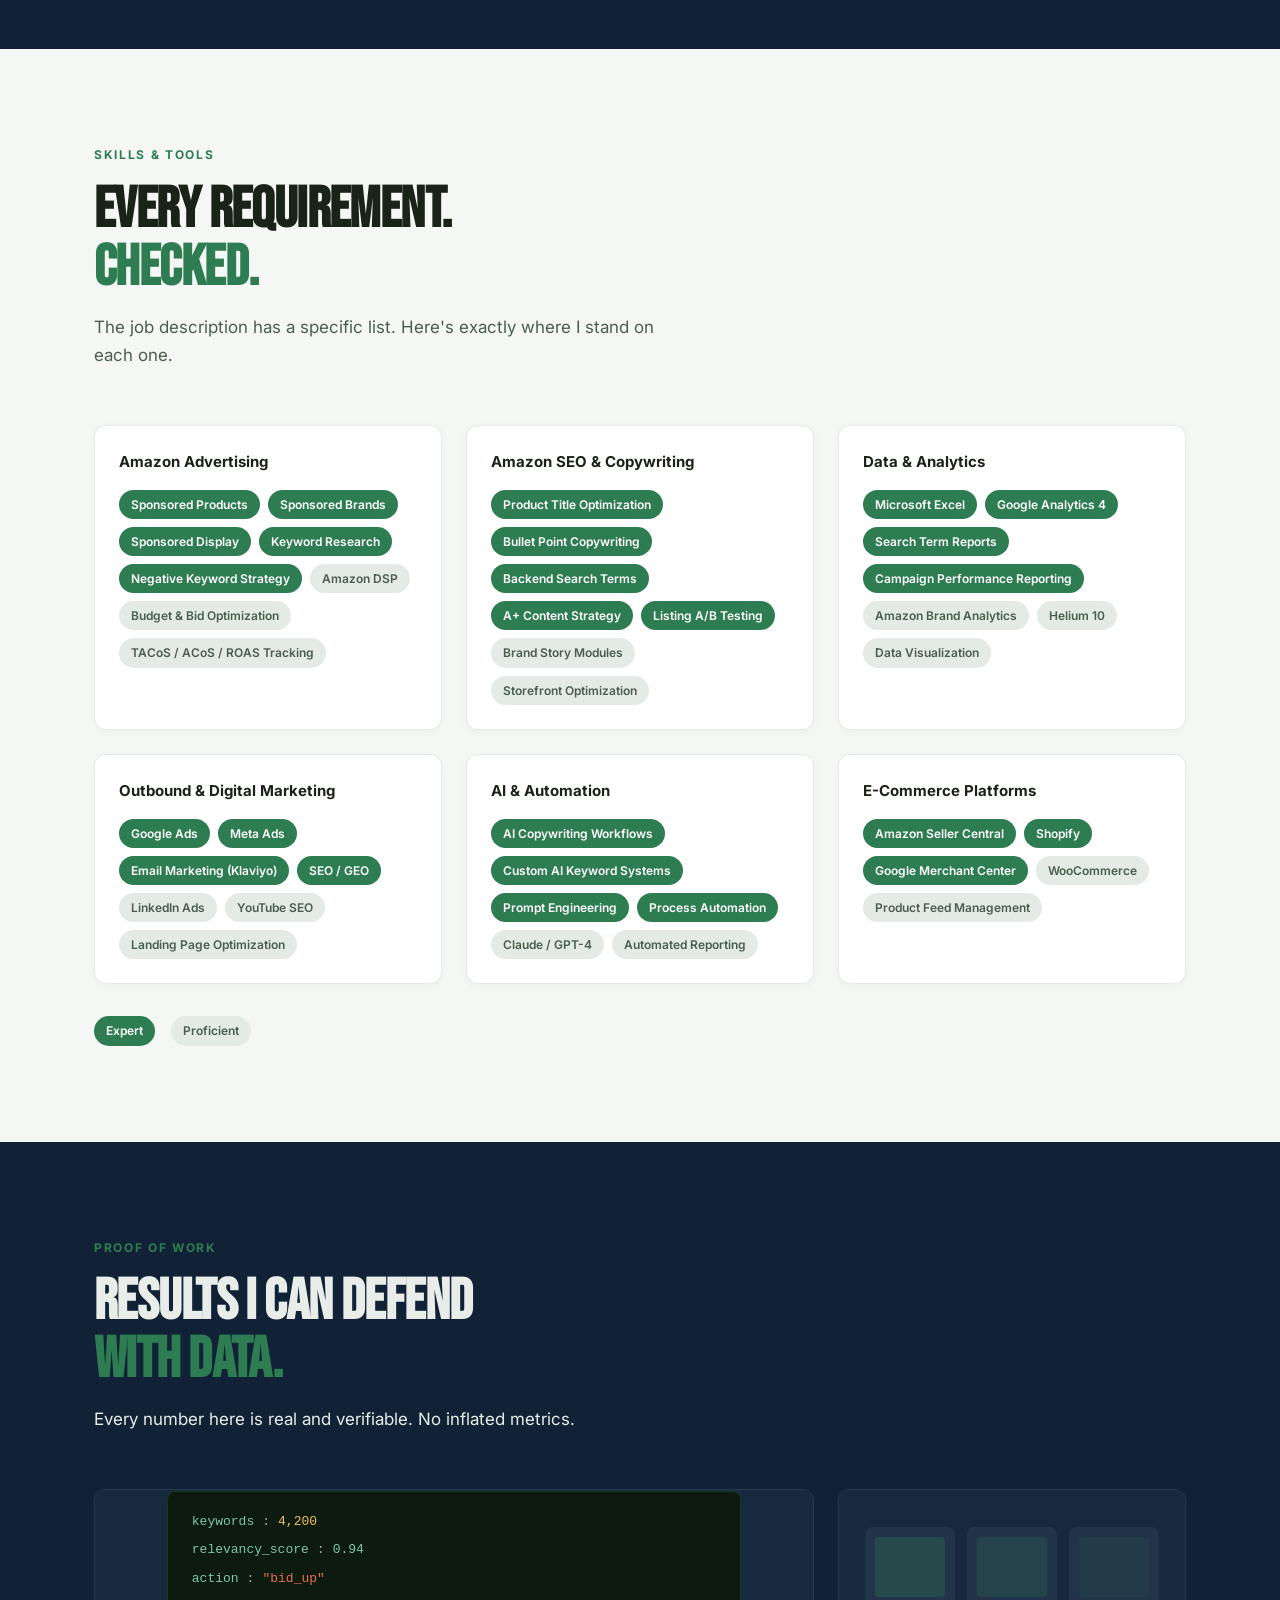
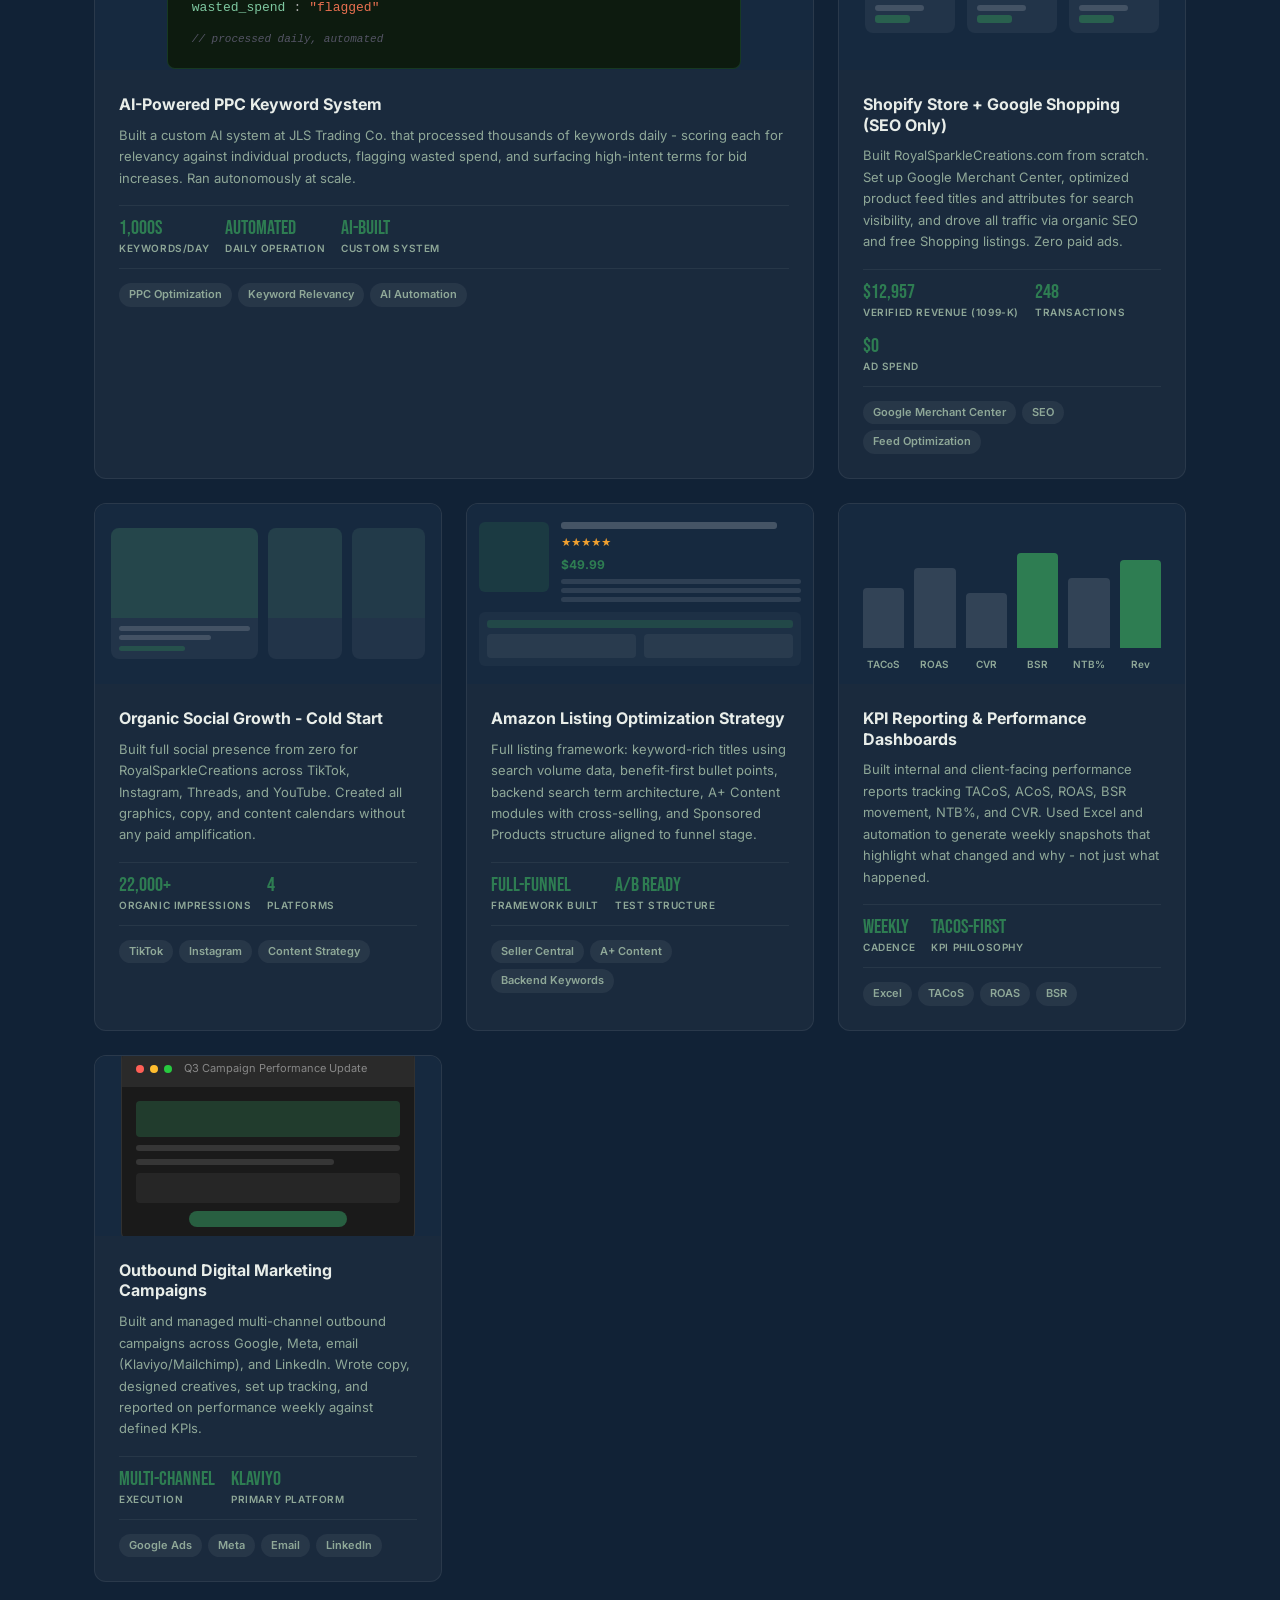
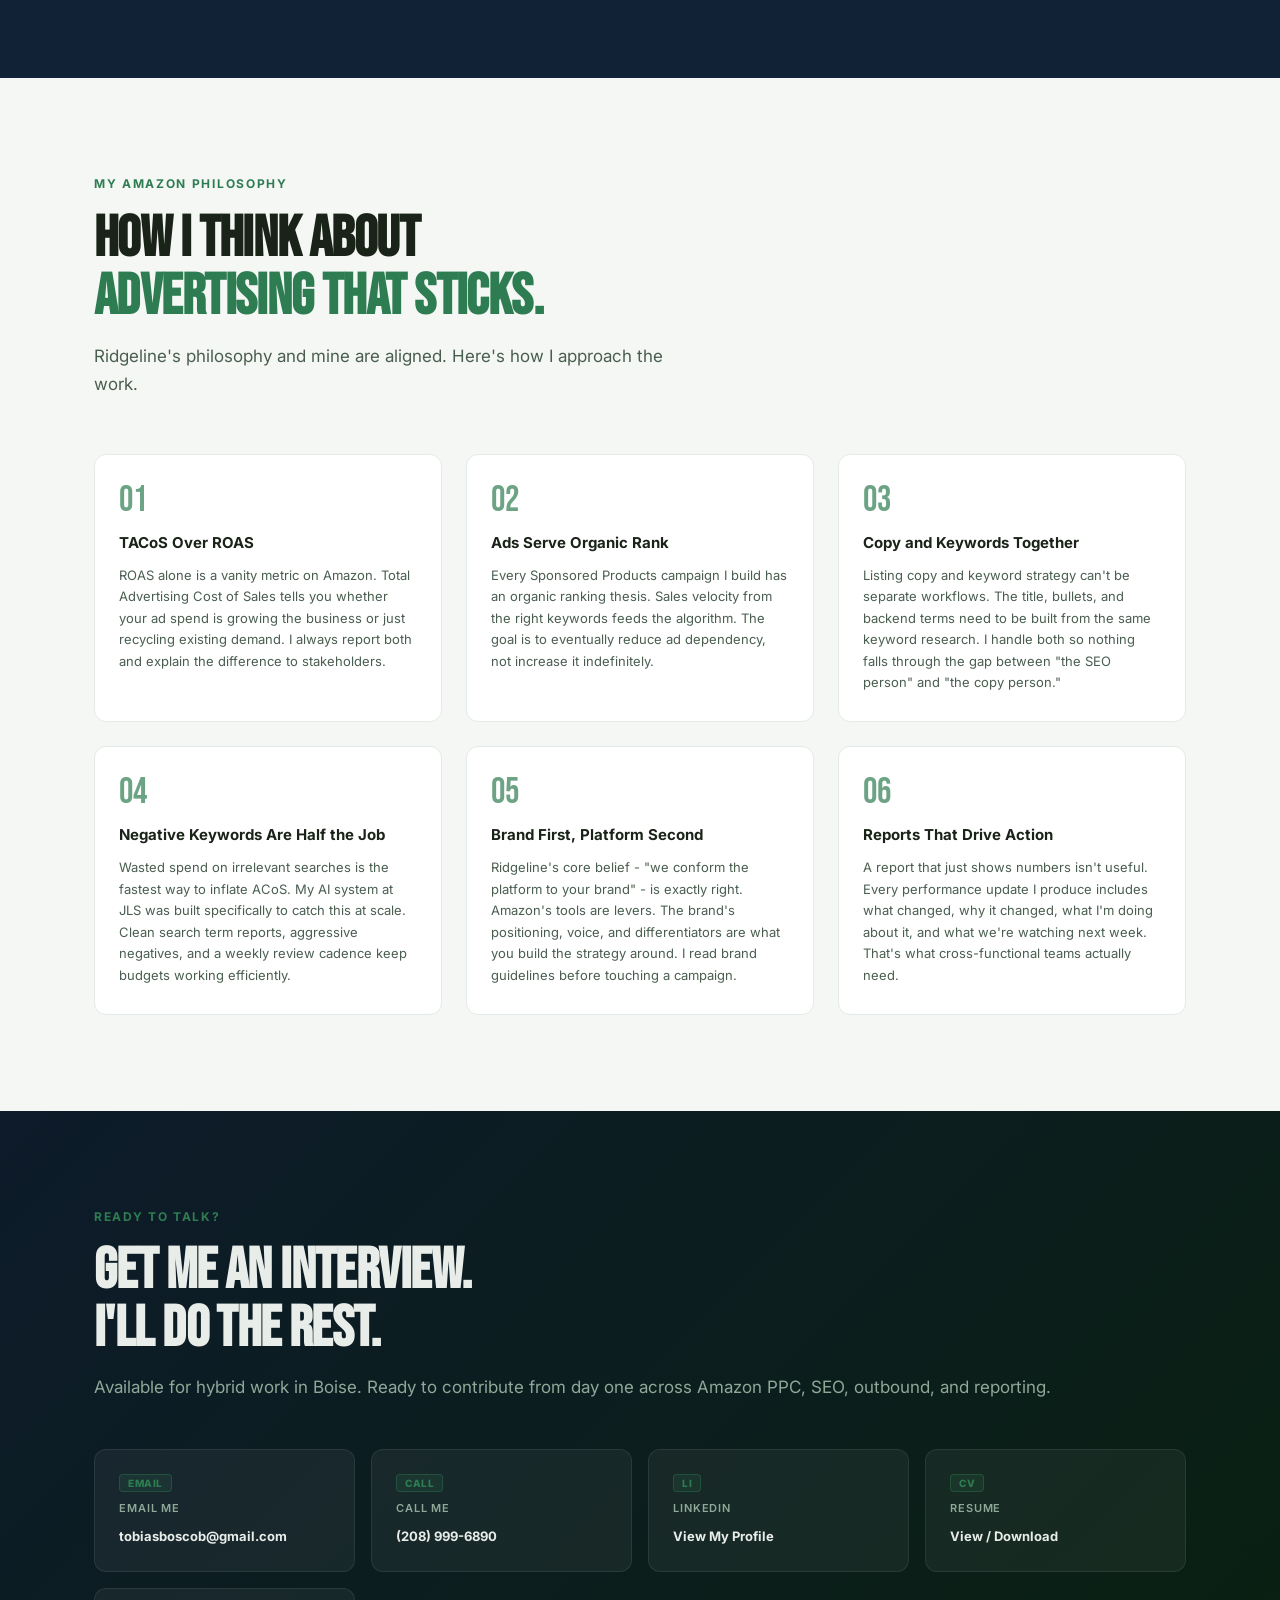
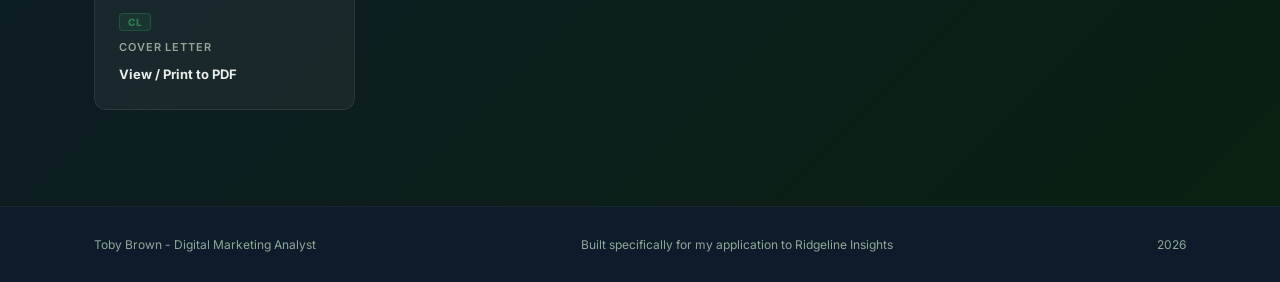
==== commit a0fba433: "Add cover letter for Ridgeline Insights application" ====
--- a/index.html
+++ b/index.html
@@ -489,6 +489,11 @@
             <span class="contact-label">Resume</span>
             <span class="contact-value">View / Download</span>
           </a>
+          <a href="cover-letter.html" target="_blank" class="contact-card">
+            <span class="contact-icon ci">CL</span>
+            <span class="contact-label">Cover Letter</span>
+            <span class="contact-value">View / Print to PDF</span>
+          </a>
         </div>
       </div>
     </div>
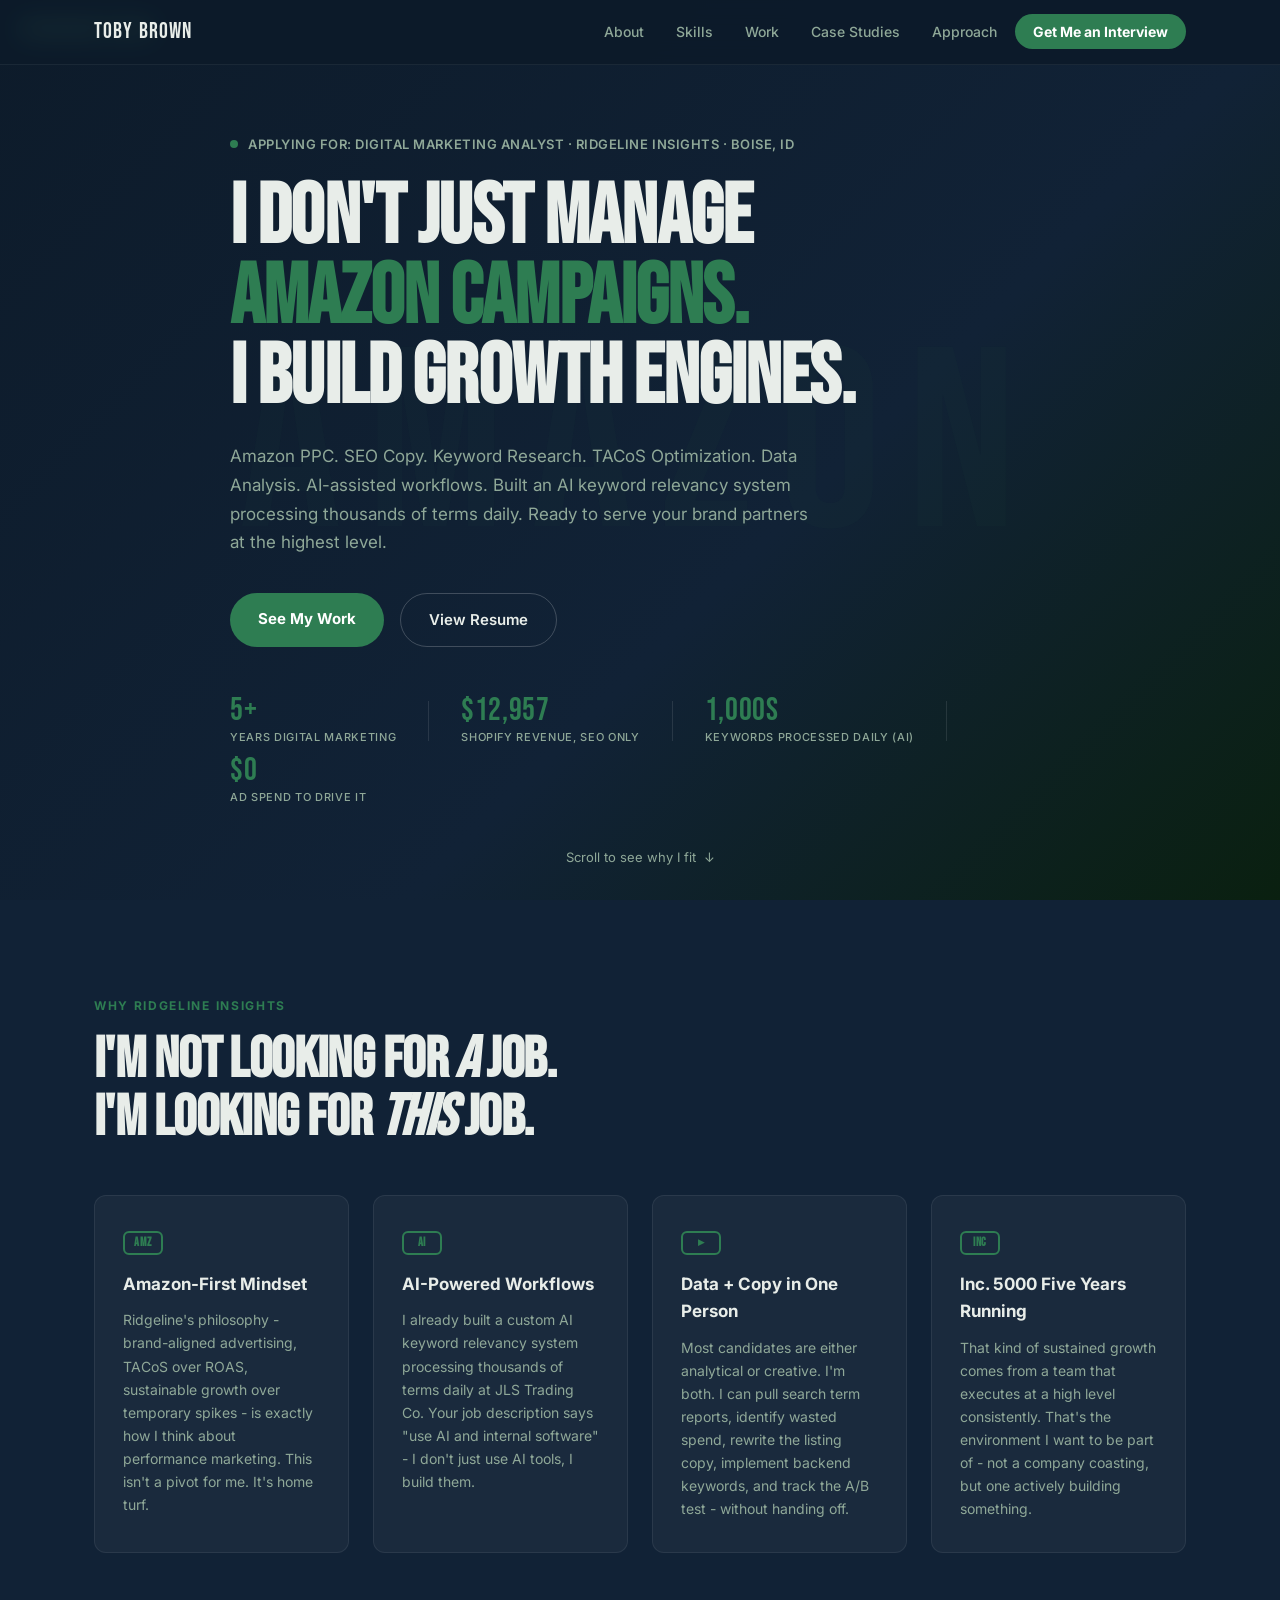
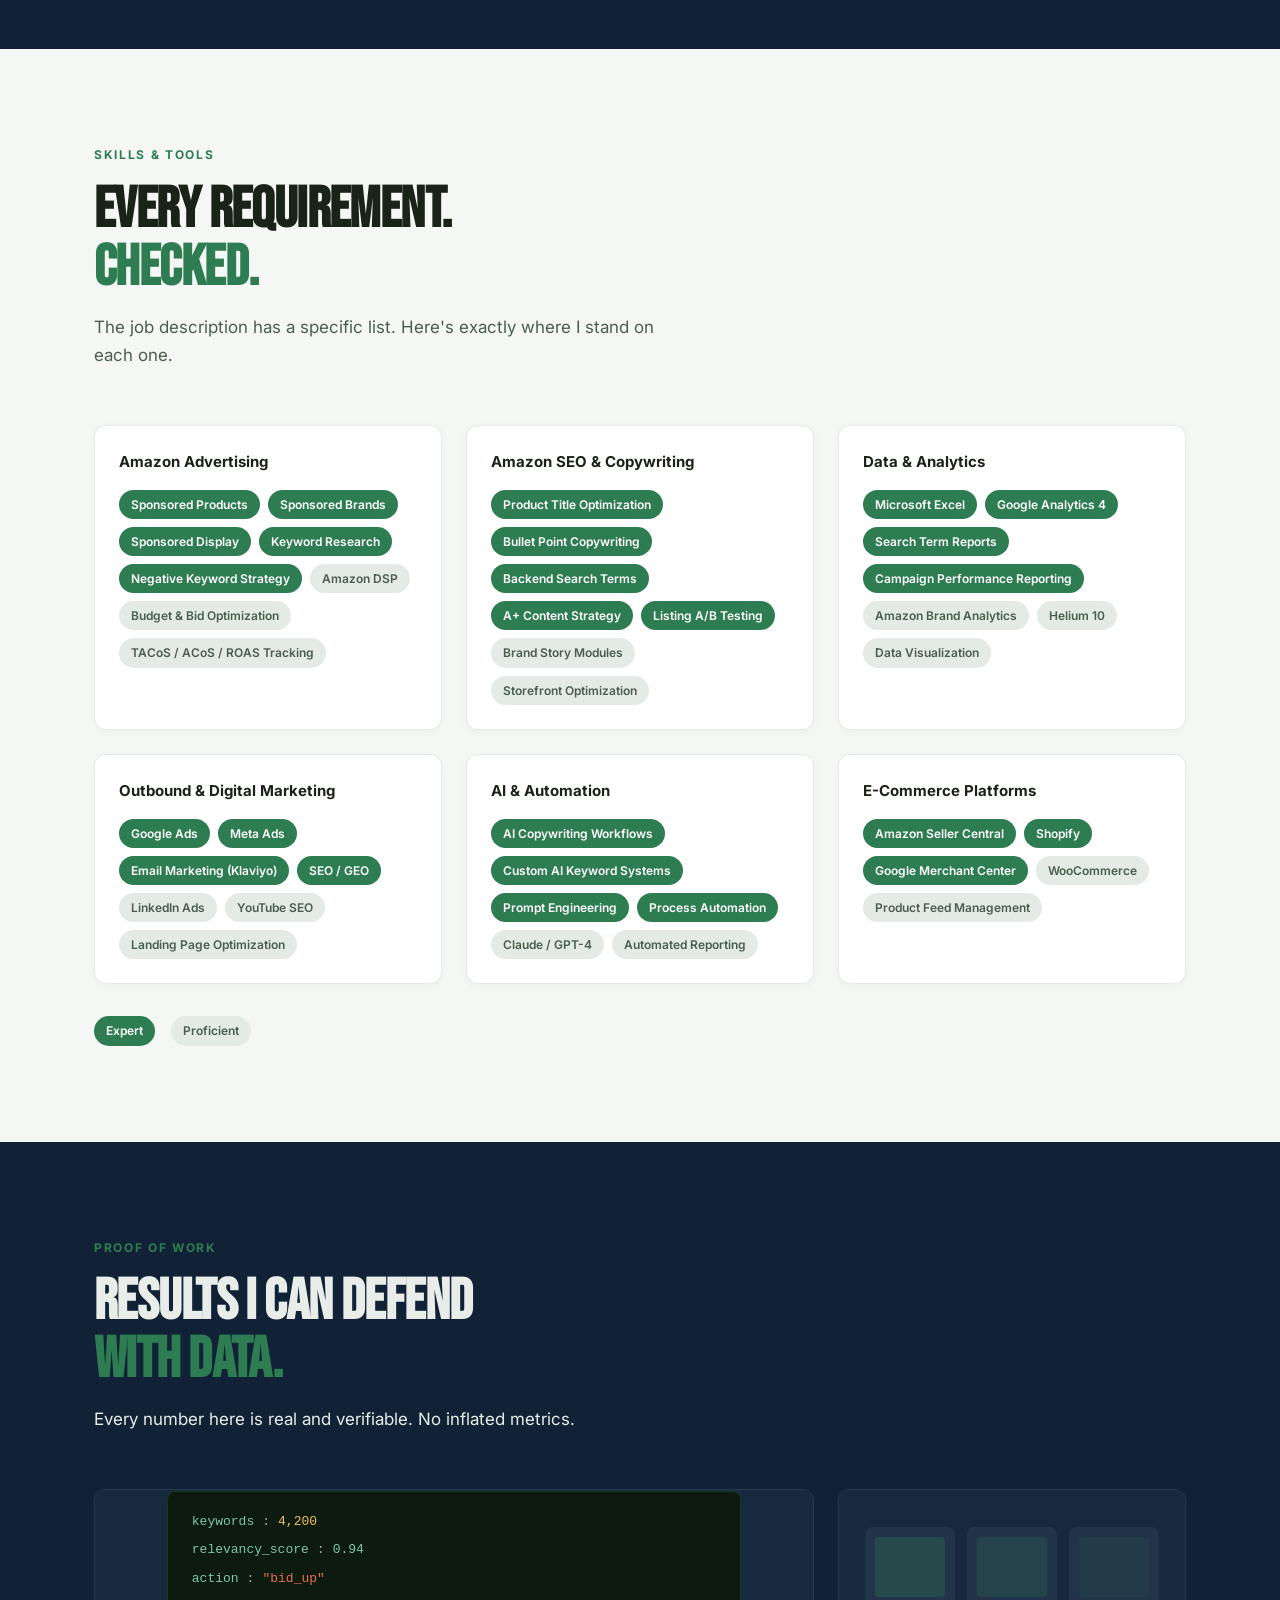
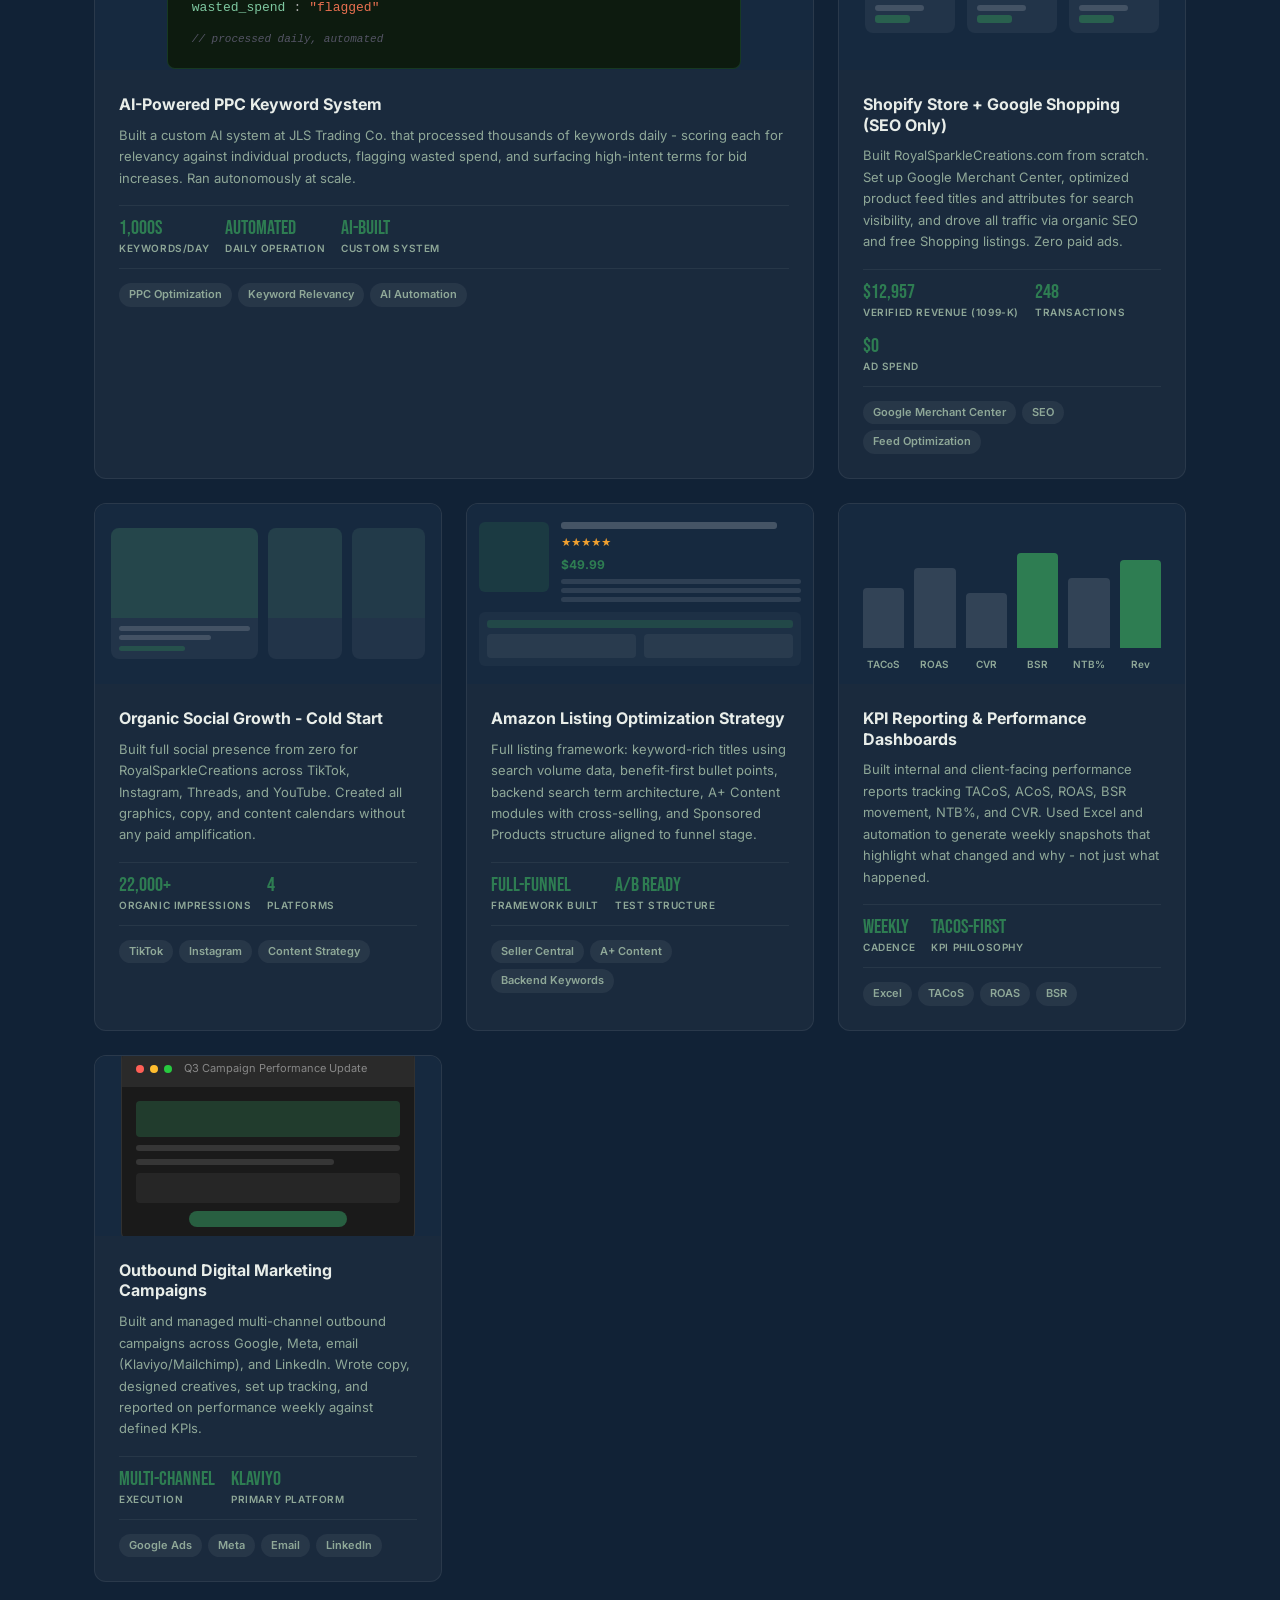
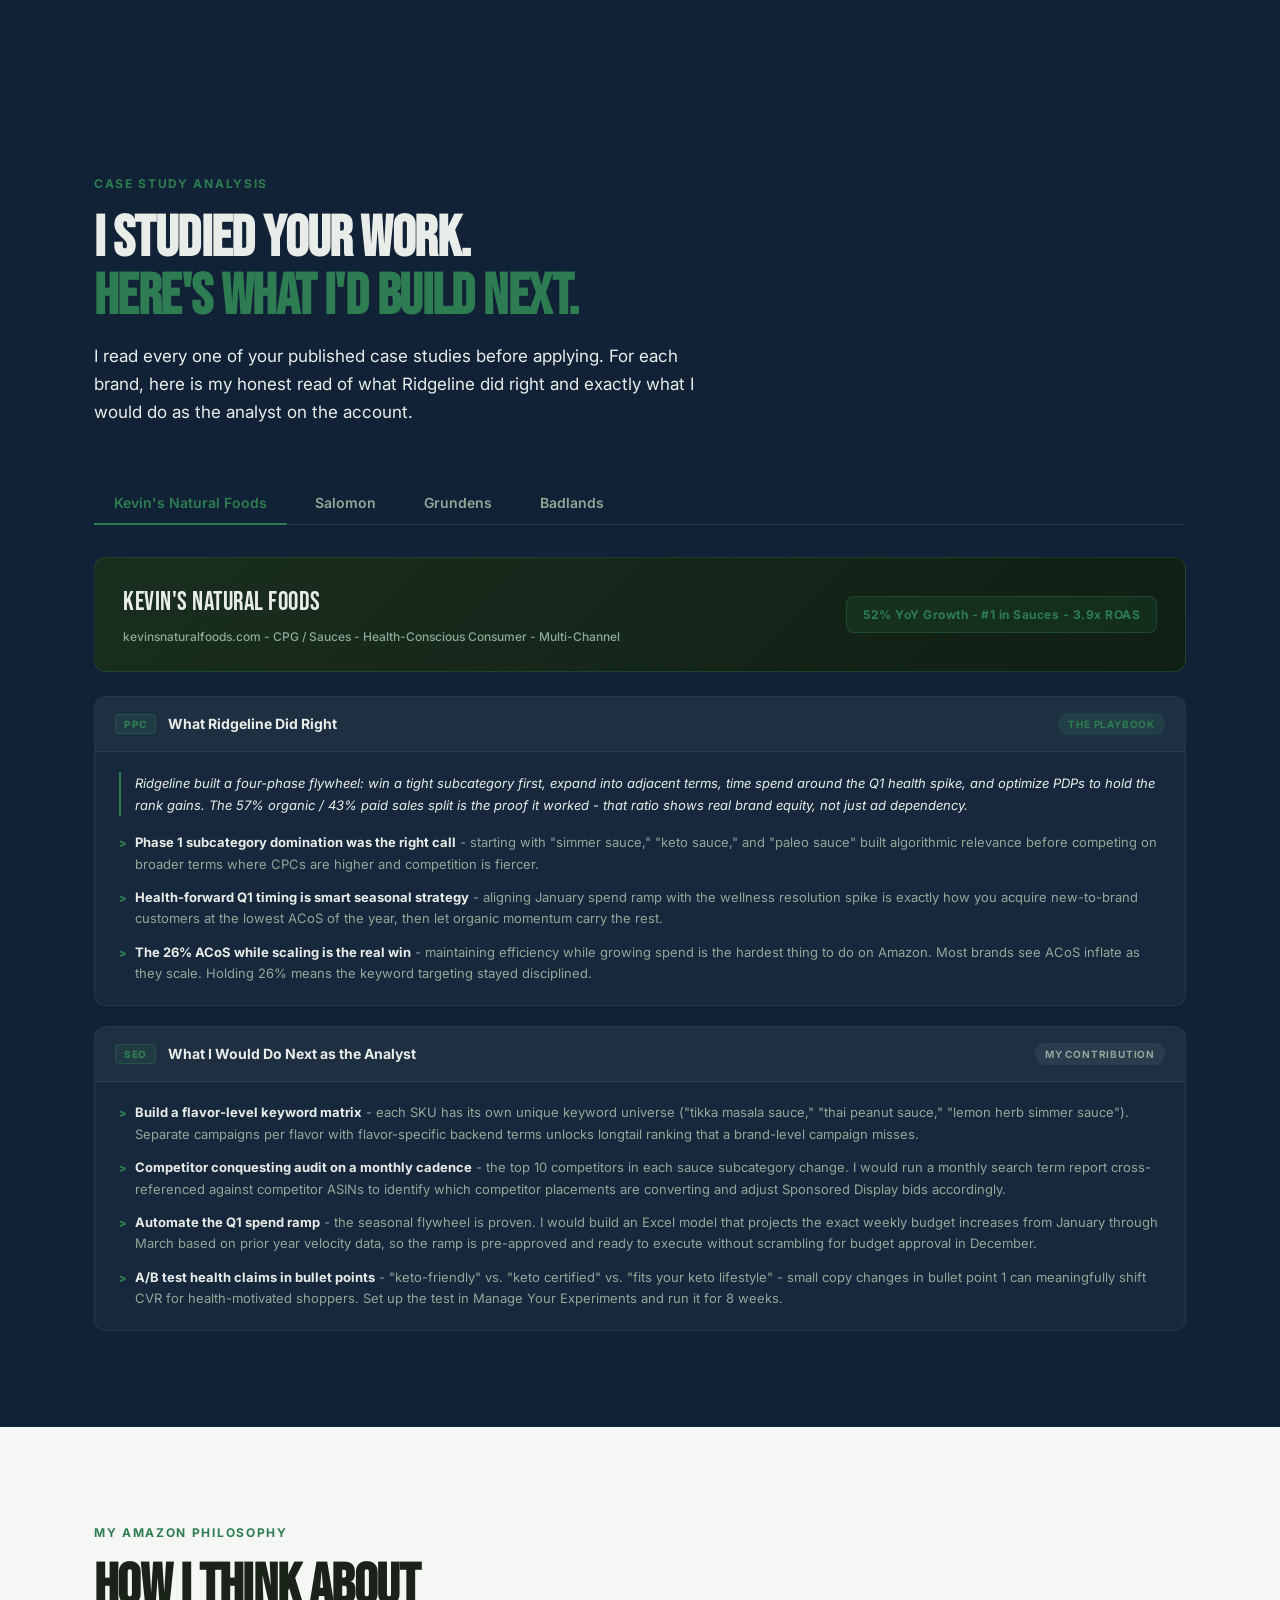
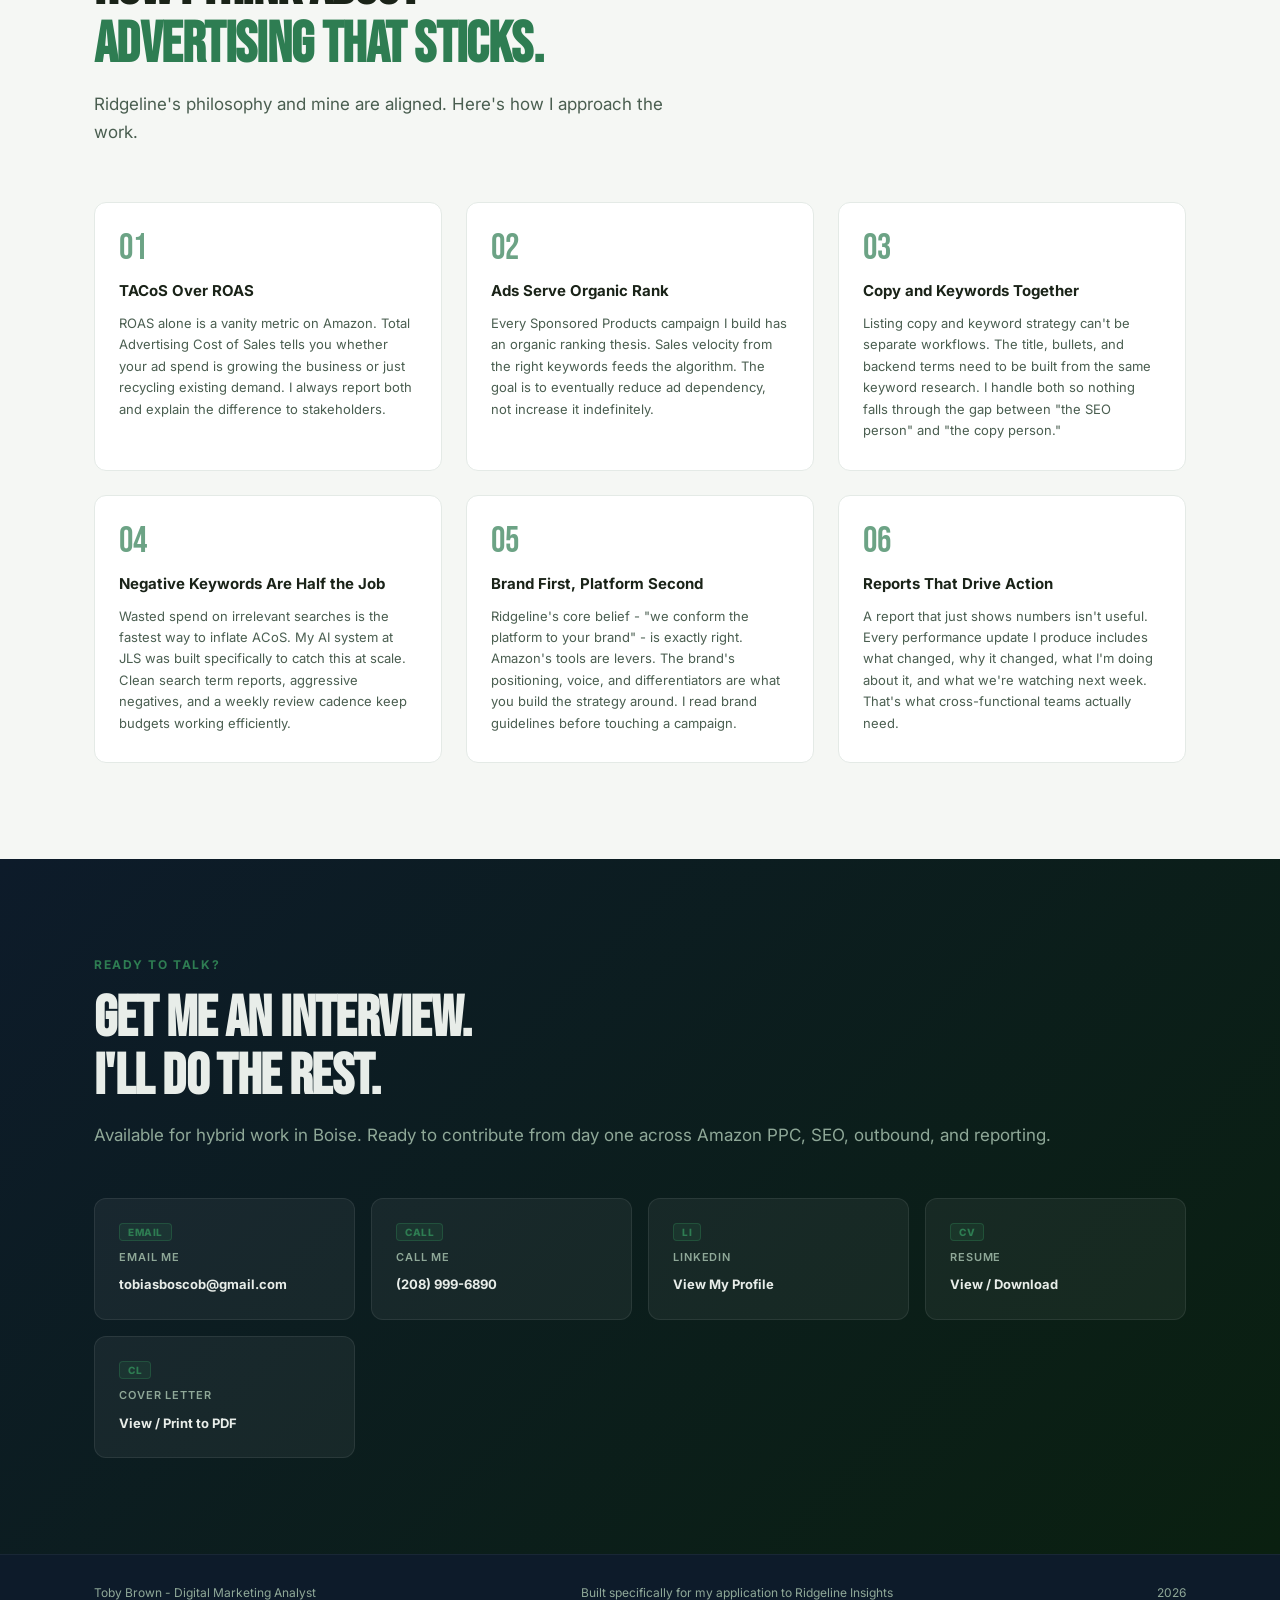
==== commit ea90632b: "Add case study roadmaps section with tab switching for all 4 brands" ====
--- a/index.html
+++ b/index.html
@@ -20,6 +20,7 @@
         <li><a href="#about">About</a></li>
         <li><a href="#skills">Skills</a></li>
         <li><a href="#work">Work</a></li>
+        <li><a href="#roadmaps">Case Studies</a></li>
         <li><a href="#approach">Approach</a></li>
         <li><a href="#contact" class="nav-cta">Get Me an Interview</a></li>
       </ul>
@@ -410,6 +411,207 @@
         </div>
 
       </div>
+    </div>
+  </section>
+
+  <!-- CASE STUDY ROADMAPS -->
+  <section id="roadmaps" class="section-dark">
+    <div class="container">
+      <div class="section-label">Case Study Analysis</div>
+      <h2>I Studied Your Work.<br /><span class="accent">Here's What I'd Build Next.</span></h2>
+      <p class="section-sub">I read every one of your published case studies before applying. For each brand, here is my honest read of what Ridgeline did right and exactly what I would do as the analyst on the account.</p>
+
+      <div class="brand-tabs">
+        <button class="brand-tab active" data-brand="knf">Kevin's Natural Foods</button>
+        <button class="brand-tab" data-brand="salomon">Salomon</button>
+        <button class="brand-tab" data-brand="grundens">Grundens</button>
+        <button class="brand-tab" data-brand="badlands">Badlands</button>
+      </div>
+
+      <!-- KEVIN'S NATURAL FOODS -->
+      <div class="brand-roadmap active" id="brand-knf">
+        <div class="roadmap-header knf-header">
+          <div class="roadmap-brand-info">
+            <div class="roadmap-brand-name">Kevin's Natural Foods</div>
+            <div class="roadmap-brand-url">kevinsnaturalfoods.com - CPG / Sauces - Health-Conscious Consumer - Multi-Channel</div>
+          </div>
+          <div class="roadmap-result-badge">52% YoY Growth - #1 in Sauces - 3.9x ROAS</div>
+        </div>
+        <div class="roadmap-body">
+
+          <div class="channel-block">
+            <div class="channel-header">
+              <span class="channel-icon ci">PPC</span>
+              <span class="channel-name">What Ridgeline Did Right</span>
+              <span class="channel-priority high">The Playbook</span>
+            </div>
+            <div class="channel-body">
+              <p class="channel-thesis">Ridgeline built a four-phase flywheel: win a tight subcategory first, expand into adjacent terms, time spend around the Q1 health spike, and optimize PDPs to hold the rank gains. The 57% organic / 43% paid sales split is the proof it worked - that ratio shows real brand equity, not just ad dependency.</p>
+              <ul class="channel-actions">
+                <li><strong>Phase 1 subcategory domination was the right call</strong> - starting with "simmer sauce," "keto sauce," and "paleo sauce" built algorithmic relevance before competing on broader terms where CPCs are higher and competition is fiercer.</li>
+                <li><strong>Health-forward Q1 timing is smart seasonal strategy</strong> - aligning January spend ramp with the wellness resolution spike is exactly how you acquire new-to-brand customers at the lowest ACoS of the year, then let organic momentum carry the rest.</li>
+                <li><strong>The 26% ACoS while scaling is the real win</strong> - maintaining efficiency while growing spend is the hardest thing to do on Amazon. Most brands see ACoS inflate as they scale. Holding 26% means the keyword targeting stayed disciplined.</li>
+              </ul>
+            </div>
+          </div>
+
+          <div class="channel-block">
+            <div class="channel-header">
+              <span class="channel-icon ci">SEO</span>
+              <span class="channel-name">What I Would Do Next as the Analyst</span>
+              <span class="channel-priority medium">My Contribution</span>
+            </div>
+            <div class="channel-body">
+              <ul class="channel-actions">
+                <li><strong>Build a flavor-level keyword matrix</strong> - each SKU has its own unique keyword universe ("tikka masala sauce," "thai peanut sauce," "lemon herb simmer sauce"). Separate campaigns per flavor with flavor-specific backend terms unlocks longtail ranking that a brand-level campaign misses.</li>
+                <li><strong>Competitor conquesting audit on a monthly cadence</strong> - the top 10 competitors in each sauce subcategory change. I would run a monthly search term report cross-referenced against competitor ASINs to identify which competitor placements are converting and adjust Sponsored Display bids accordingly.</li>
+                <li><strong>Automate the Q1 spend ramp</strong> - the seasonal flywheel is proven. I would build an Excel model that projects the exact weekly budget increases from January through March based on prior year velocity data, so the ramp is pre-approved and ready to execute without scrambling for budget approval in December.</li>
+                <li><strong>A/B test health claims in bullet points</strong> - "keto-friendly" vs. "keto certified" vs. "fits your keto lifestyle" - small copy changes in bullet point 1 can meaningfully shift CVR for health-motivated shoppers. Set up the test in Manage Your Experiments and run it for 8 weeks.</li>
+              </ul>
+            </div>
+          </div>
+
+        </div>
+      </div>
+
+      <!-- SALOMON -->
+      <div class="brand-roadmap" id="brand-salomon">
+        <div class="roadmap-header salomon-header">
+          <div class="roadmap-brand-info">
+            <div class="roadmap-brand-name">Salomon</div>
+            <div class="roadmap-brand-url">salomon.com - Footwear / Outdoor - Global Brand - New-to-Brand Acquisition</div>
+          </div>
+          <div class="roadmap-result-badge">$1.8M Ad Sales - 65% New-to-Brand - Top 20 BSR Every Shoe Category</div>
+        </div>
+        <div class="roadmap-body">
+
+          <div class="channel-block">
+            <div class="channel-header">
+              <span class="channel-icon ci">PPC</span>
+              <span class="channel-name">What Ridgeline Did Right</span>
+              <span class="channel-priority high">The Playbook</span>
+            </div>
+            <div class="channel-body">
+              <p class="channel-thesis">Salomon was 100% branded search - the advertising equivalent of only talking to people who already know you. Ridgeline flipped it to 80% broad category terms, used all three ad types in a unified strategy, and drove 65% new-to-brand sales. That is a textbook acquisition overhaul.</p>
+              <ul class="channel-actions">
+                <li><strong>Shifting from 100% branded to 80% category terms was the highest-leverage move</strong> - branded search has a ceiling. Category and competitor terms are where new customers live. The willingness to reduce branded efficiency in the short term to build NTB volume long term takes strategic conviction most brands avoid.</li>
+                <li><strong>Sponsored Display on competitor PDPs was smart targeting</strong> - appearing below the buy box of competing trail running shoes is the highest-intent placement available. That 25% of sales coming from a rival product page proves the shopper was already in buying mode.</li>
+                <li><strong>Using Sponsored Brands to introduce the product line by category</strong> - trail running, backpacking, hiking as separate ad sets - lets the creative do category-specific work rather than generic brand messaging.</li>
+              </ul>
+            </div>
+          </div>
+
+          <div class="channel-block">
+            <div class="channel-header">
+              <span class="channel-icon ci">SEO</span>
+              <span class="channel-name">What I Would Do Next as the Analyst</span>
+              <span class="channel-priority medium">My Contribution</span>
+            </div>
+            <div class="channel-body">
+              <ul class="channel-actions">
+                <li><strong>Build a negative keyword architecture for each category</strong> - trail running, backpacking, and casual hiking have very different buyer intent. Without tight negatives, Salomon trail shoes appear on searches for dress shoes or sandals and burn budget on zero-intent clicks. I would pull the search term report weekly and build category-level negative lists.</li>
+                <li><strong>Segment NTB campaigns from retention campaigns in reporting</strong> - 65% NTB is impressive but the follow-up question is: are those customers coming back? I would build a report tracking repeat purchase rate by keyword source to determine which acquisition terms produce loyal customers vs. one-time buyers.</li>
+                <li><strong>Leverage Amazon Attribution for off-Amazon traffic tagging</strong> - Salomon has massive social and influencer presence. Attribution links on every influencer post and social bio let you see exactly how much Amazon revenue social drives, which justifies the off-Amazon spend and gives you data to optimize the influencer mix.</li>
+                <li><strong>Run seasonal bid adjustments by category</strong> - trail running peaks in spring, backpacking in summer, winter footwear in fall. Pre-built bid multipliers by season reduce manual work and keep each category competitive when its audience is most active.</li>
+              </ul>
+            </div>
+          </div>
+
+        </div>
+      </div>
+
+      <!-- GRUNDENS -->
+      <div class="brand-roadmap" id="brand-grundens">
+        <div class="roadmap-header grundens-header">
+          <div class="roadmap-brand-info">
+            <div class="roadmap-brand-name">Grundens</div>
+            <div class="roadmap-brand-url">grundens.com - Commercial Fishing Gear / Outerwear - 2PxP Seller Model - Margin Focus</div>
+          </div>
+          <div class="roadmap-result-badge">+23% Gross Sales - +15 Margin Points - 13% Storefront CVR</div>
+        </div>
+        <div class="roadmap-body">
+
+          <div class="channel-block">
+            <div class="channel-header">
+              <span class="channel-icon ci">OPS</span>
+              <span class="channel-name">What Ridgeline Did Right</span>
+              <span class="channel-priority high">The Playbook</span>
+            </div>
+            <div class="channel-body">
+              <p class="channel-thesis">The 2PxP model is brilliant for brands that want Amazon control without the operational overhead of running their own Seller Central account. Ridgeline took full ownership of catalog, inventory, ads, and reporting, and in doing so unlocked margins that exceeded Grundens' own wholesale margins. That is a hard thing to pull off.</p>
+              <ul class="channel-actions">
+                <li><strong>Right-to-win category focus on footwear was correct</strong> - spending 50% of ad budget on competitor conquesting in a category where Grundens boots were technically superior at comparable price is exactly the right call. You go where you can win, not where you have history.</li>
+                <li><strong>The storefront achieving 13% CVR - four times the DTC industry average - is exceptional</strong> - this comes from building the storefront as a branded experience that mirrors the DTC site rather than a generic Amazon catalog dump.</li>
+                <li><strong>FBA for fast movers, FBM for slower items via 3PL</strong> - this split approach to fulfillment keeps storage fees controlled while maintaining Prime eligibility on the high-velocity SKUs that drive most of the revenue.</li>
+              </ul>
+            </div>
+          </div>
+
+          <div class="channel-block">
+            <div class="channel-header">
+              <span class="channel-icon ci">SEO</span>
+              <span class="channel-name">What I Would Do Next as the Analyst</span>
+              <span class="channel-priority medium">My Contribution</span>
+            </div>
+            <div class="channel-body">
+              <ul class="channel-actions">
+                <li><strong>Build a category expansion roadmap beyond footwear</strong> - once footwear hit 3:1 ROAS and proved its right to win, the next step is identifying the second category with the strongest product differentiation vs. Amazon best sellers. I would run a gap analysis: pull the top 20 competitors in each outerwear subcategory, compare specs and price point, and rank Grundens' SKUs by competitive advantage.</li>
+                <li><strong>Backend keyword refresh on a quarterly cadence</strong> - commercial fishing, recreational fishing, and sailing have overlapping but distinct keyword universes. Backend search terms go stale as search behavior shifts. A quarterly review using Helium 10 Cerebro on top competitor ASINs keeps the catalog indexed for current search patterns.</li>
+                <li><strong>A+ Content upgrade on the top 20% of SKUs by revenue</strong> - the image carousel optimization worked for conversion. The next layer is A+ Content modules that reinforce the "why buy" question with material technology callouts, weather rating charts, and use-case imagery that separates Grundens from private label competitors on visual quality alone.</li>
+                <li><strong>Build a cross-sell storefront flow by use case</strong> - "commercial fishing outfit," "deck hand kit," "offshore wet weather kit" - curated collections within the storefront that bundle jackets, bibs, and boots increase basket size and storefront session value beyond the 13% CVR baseline.</li>
+              </ul>
+            </div>
+          </div>
+
+        </div>
+      </div>
+
+      <!-- BADLANDS -->
+      <div class="brand-roadmap" id="brand-badlands">
+        <div class="roadmap-header badlands-header">
+          <div class="roadmap-brand-info">
+            <div class="roadmap-brand-name">Badlands</div>
+            <div class="roadmap-brand-url">badlandsgear.com - Premium Hunting Gear - Storefront Strategy - NTB Acquisition</div>
+          </div>
+          <div class="roadmap-result-badge">7.5% Storefront CVR - 46% Storefront Sales from SB Ads - 41% Organic Discovery</div>
+        </div>
+        <div class="roadmap-body">
+
+          <div class="channel-block">
+            <div class="channel-header">
+              <span class="channel-icon ci">SB</span>
+              <span class="channel-name">What Ridgeline Did Right</span>
+              <span class="channel-priority high">The Playbook</span>
+            </div>
+            <div class="channel-body">
+              <p class="channel-thesis">Badlands is a premium brand in a category where Amazon buyers are skeptical of quality. Building a storefront that matches the off-Amazon brand experience - rather than looking like a generic Amazon listing - is what produces a 7.5% CVR. The 41% organic discovery rate means the storefront is also indexed and ranking in Google, which is a long-term SEO asset most brands completely ignore.</p>
+              <ul class="channel-actions">
+                <li><strong>Using Sponsored Brands specifically to drive storefront traffic was the right architecture</strong> - SB ads pointing to the storefront introduce the full product line rather than a single ASIN, which increases basket size and brand familiarity simultaneously.</li>
+                <li><strong>72% NTB orders from the Sponsored Brand campaign is the headline number</strong> - that means 7 out of 10 storefront visitors had never bought Badlands before. The storefront converted them. That is brand-building at the point of purchase.</li>
+                <li><strong>Designing for the brand experience first, not Amazon defaults</strong> - most brands build storefronts that look like Amazon. Badlands' storefront looks like Badlands. That brand consistency is what drives the 61% higher sales per visit from organic storefront visitors vs. other traffic sources.</li>
+              </ul>
+            </div>
+          </div>
+
+          <div class="channel-block">
+            <div class="channel-header">
+              <span class="channel-icon ci">SEO</span>
+              <span class="channel-name">What I Would Do Next as the Analyst</span>
+              <span class="channel-priority medium">My Contribution</span>
+            </div>
+            <div class="channel-body">
+              <ul class="channel-actions">
+                <li><strong>Build Amazon Attribution links for every off-Amazon channel</strong> - the storefront is already indexed in Google and converting organic traffic at a high rate. Adding Attribution tags to Badlands' Instagram, YouTube, email campaigns, and any influencer partnerships lets you measure exactly how much revenue each external channel drives to Amazon and optimize accordingly.</li>
+                <li><strong>Expand the storefront into a seasonal content hub</strong> - elk season, mule deer season, archery opener - hunting has a tight, passionate, well-defined seasonal calendar. A storefront that rotates featured collections and seasonal imagery by hunt type keeps the brand relevant for repeat visits and gives Sponsored Brand campaigns fresh creative to rotate through.</li>
+                <li><strong>Layer Sponsored Display retargeting on top of the SB acquisition funnel</strong> - a shopper who visited the Badlands storefront but did not purchase is a warm audience. Sponsored Display retargeting keeps Badlands in front of that shopper for the next 30 days, closing the purchase window that SB opened.</li>
+                <li><strong>Track storefront CVR by traffic source in weekly reporting</strong> - the 7.5% blended CVR is the starting benchmark. Breaking it down by SB traffic, organic discovery, and PDP click-through shows which source produces the highest-intent visitors, which informs where to allocate future ad spend to maximize storefront ROI.</li>
+              </ul>
+            </div>
+          </div>
+
+        </div>
+      </div>
+
     </div>
   </section>
 
--- a/style.css
+++ b/style.css
@@ -780,6 +780,179 @@
   font-size: 12px;
   color: var(--text-dim);
 }
+
+/* ===== ROADMAPS ===== */
+.brand-tabs {
+  display: flex;
+  gap: 8px;
+  flex-wrap: wrap;
+  margin-bottom: 32px;
+  border-bottom: 1px solid rgba(255,255,255,0.08);
+  padding-bottom: 0;
+}
+
+.brand-tab {
+  background: transparent;
+  border: none;
+  color: var(--text-dim);
+  font-family: var(--font-body);
+  font-size: 14px;
+  font-weight: 600;
+  padding: 12px 20px;
+  cursor: pointer;
+  border-bottom: 2px solid transparent;
+  margin-bottom: -1px;
+  transition: color var(--transition), border-color var(--transition);
+}
+
+.brand-tab:hover { color: var(--text); }
+
+.brand-tab.active {
+  color: var(--green);
+  border-bottom-color: var(--green);
+}
+
+.brand-roadmap { display: none; }
+.brand-roadmap.active { display: block; }
+
+.roadmap-header {
+  border-radius: var(--radius);
+  padding: 24px 28px;
+  margin-bottom: 24px;
+  display: flex;
+  justify-content: space-between;
+  align-items: center;
+  flex-wrap: wrap;
+  gap: 16px;
+}
+
+.knf-header { background: linear-gradient(135deg, #1a2e1f, #0f1f13); border: 1px solid rgba(46,125,82,0.3); }
+.salomon-header { background: linear-gradient(135deg, #1a1f2e, #0f1318); border: 1px solid rgba(46,82,125,0.3); }
+.grundens-header { background: linear-gradient(135deg, #1a2428, #0f1518); border: 1px solid rgba(46,105,125,0.3); }
+.badlands-header { background: linear-gradient(135deg, #2a1e12, #1a1108); border: 1px solid rgba(125,82,46,0.3); }
+
+.roadmap-brand-name {
+  font-family: var(--font-display);
+  font-size: 26px;
+  color: var(--text);
+  letter-spacing: 0.02em;
+  margin-bottom: 4px;
+}
+
+.roadmap-brand-url {
+  font-size: 12px;
+  color: var(--text-dim);
+  font-weight: 500;
+}
+
+.roadmap-result-badge {
+  background: rgba(46,125,82,0.15);
+  border: 1px solid rgba(46,125,82,0.35);
+  border-radius: var(--radius-sm);
+  padding: 8px 16px;
+  font-size: 12px;
+  font-weight: 700;
+  color: var(--green);
+  letter-spacing: 0.04em;
+  white-space: nowrap;
+}
+
+.roadmap-body {
+  display: flex;
+  flex-direction: column;
+  gap: 20px;
+}
+
+.channel-block {
+  background: rgba(255,255,255,0.03);
+  border: 1px solid rgba(255,255,255,0.07);
+  border-radius: var(--radius);
+  overflow: hidden;
+}
+
+.channel-header {
+  display: flex;
+  align-items: center;
+  gap: 12px;
+  padding: 16px 20px;
+  background: rgba(255,255,255,0.03);
+  border-bottom: 1px solid rgba(255,255,255,0.06);
+  flex-wrap: wrap;
+}
+
+.channel-icon.ci {
+  font-family: var(--font-body);
+  font-size: 10px;
+  font-weight: 800;
+  letter-spacing: 0.06em;
+  color: var(--green);
+  background: rgba(46,125,82,0.15);
+  border: 1px solid rgba(46,125,82,0.35);
+  border-radius: 4px;
+  padding: 4px 8px;
+  line-height: 1;
+  flex-shrink: 0;
+}
+
+.channel-name {
+  font-size: 14px;
+  font-weight: 700;
+  color: var(--text);
+  flex: 1;
+}
+
+.channel-priority {
+  font-size: 10px;
+  font-weight: 700;
+  letter-spacing: 0.08em;
+  text-transform: uppercase;
+  padding: 3px 10px;
+  border-radius: 100px;
+}
+
+.channel-priority.high { background: rgba(46,125,82,0.2); color: var(--green); }
+.channel-priority.medium { background: rgba(255,255,255,0.06); color: var(--text-dim); }
+
+.channel-body {
+  padding: 20px 24px;
+}
+
+.channel-thesis {
+  font-size: 13px;
+  color: var(--text-dim);
+  line-height: 1.7;
+  margin-bottom: 16px;
+  font-style: italic;
+  border-left: 2px solid var(--green);
+  padding-left: 14px;
+}
+
+.channel-actions {
+  list-style: none;
+  display: flex;
+  flex-direction: column;
+  gap: 12px;
+}
+
+.channel-actions li {
+  font-size: 13px;
+  color: var(--text-dim);
+  line-height: 1.65;
+  padding-left: 16px;
+  position: relative;
+}
+
+.channel-actions li::before {
+  content: ">";
+  position: absolute;
+  left: 0;
+  color: var(--green);
+  font-weight: 900;
+  font-size: 11px;
+  top: 2px;
+}
+
+.channel-actions li strong { color: var(--text); }
 
 /* ===== MOBILE ===== */
 @media (max-width: 768px) {
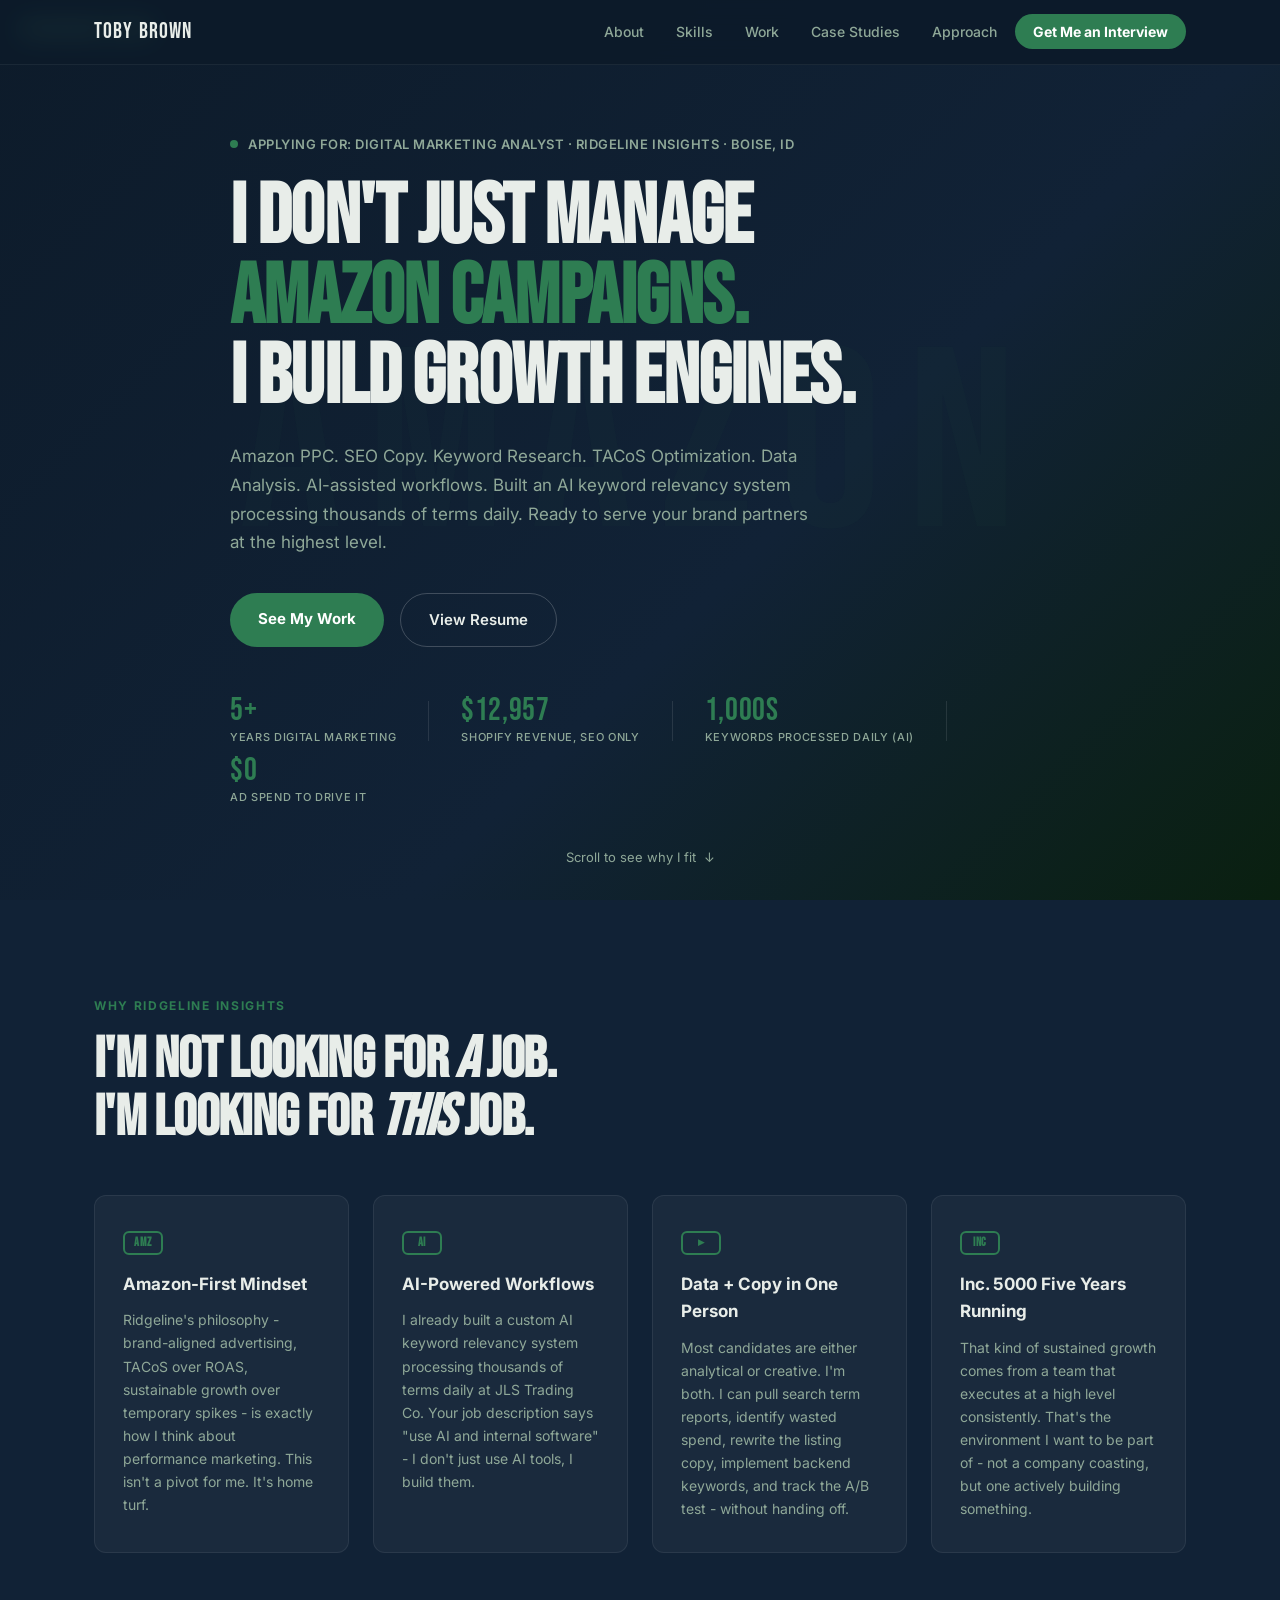
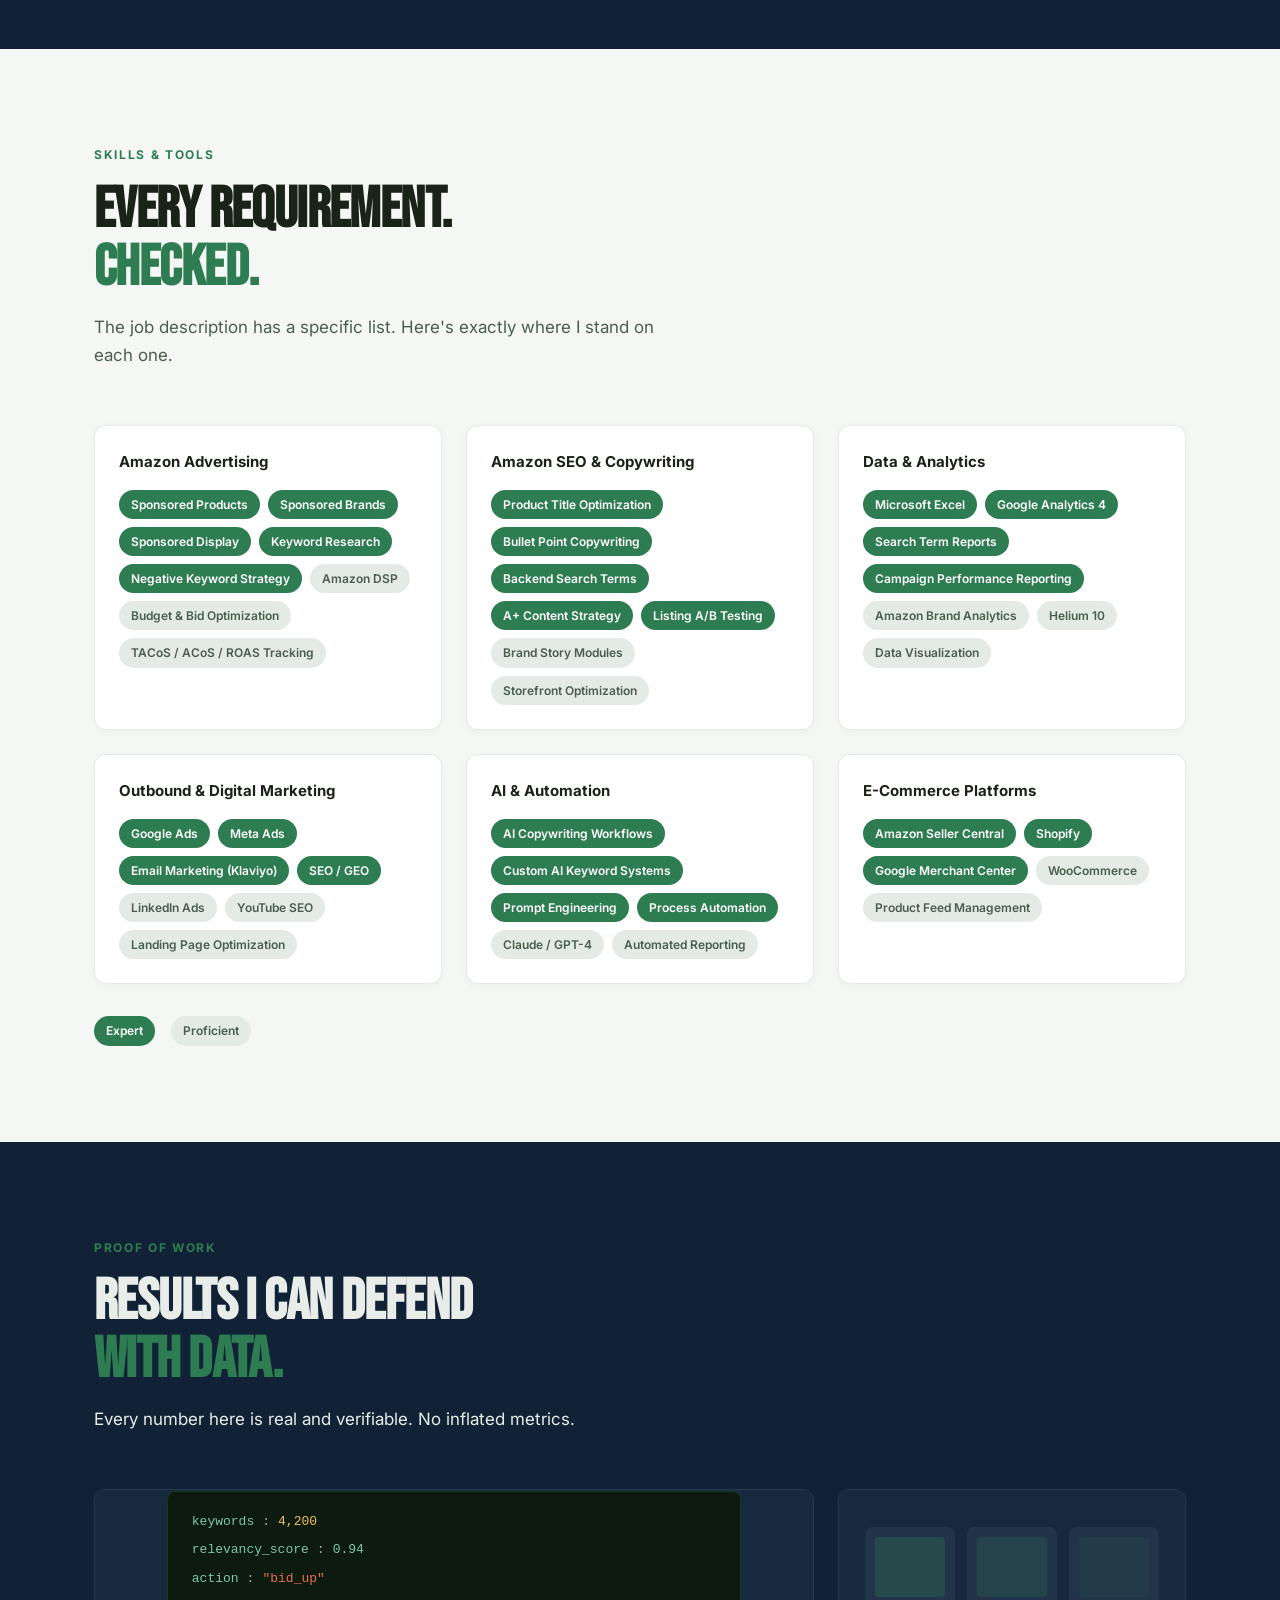
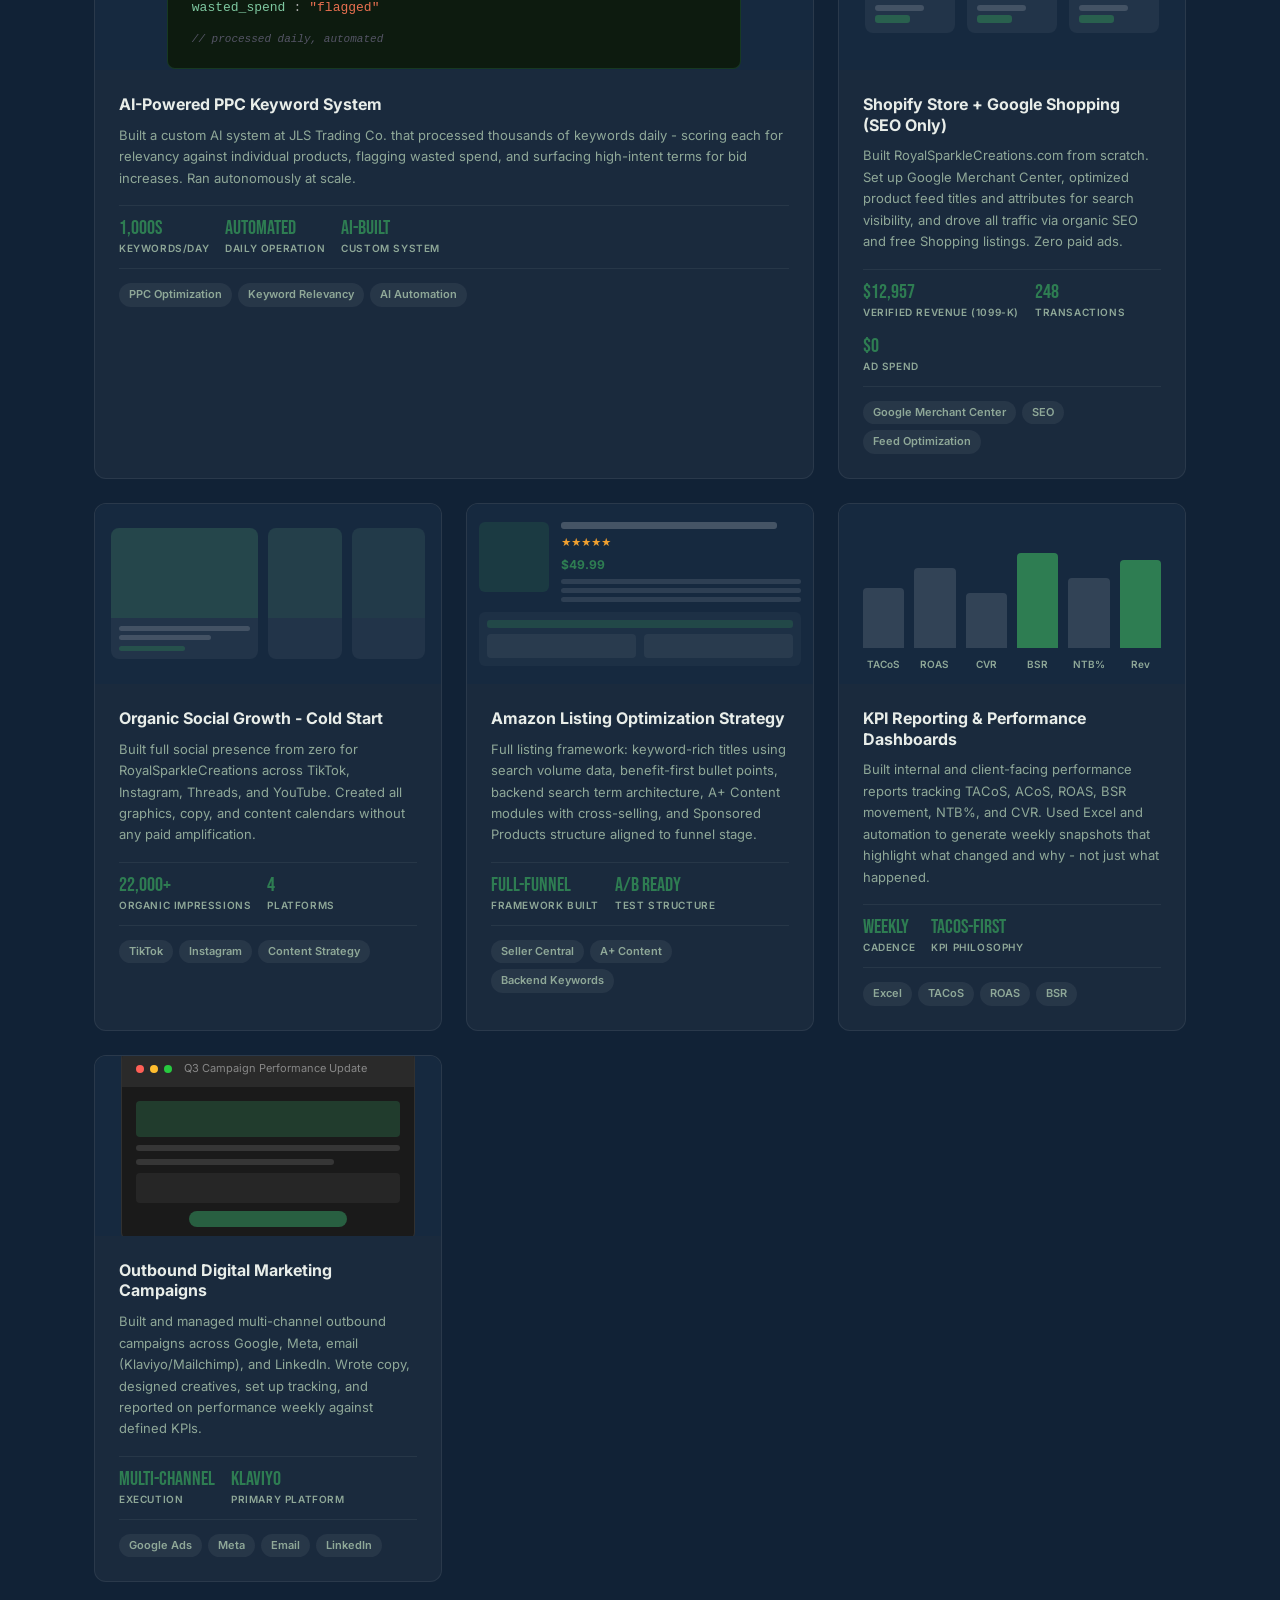
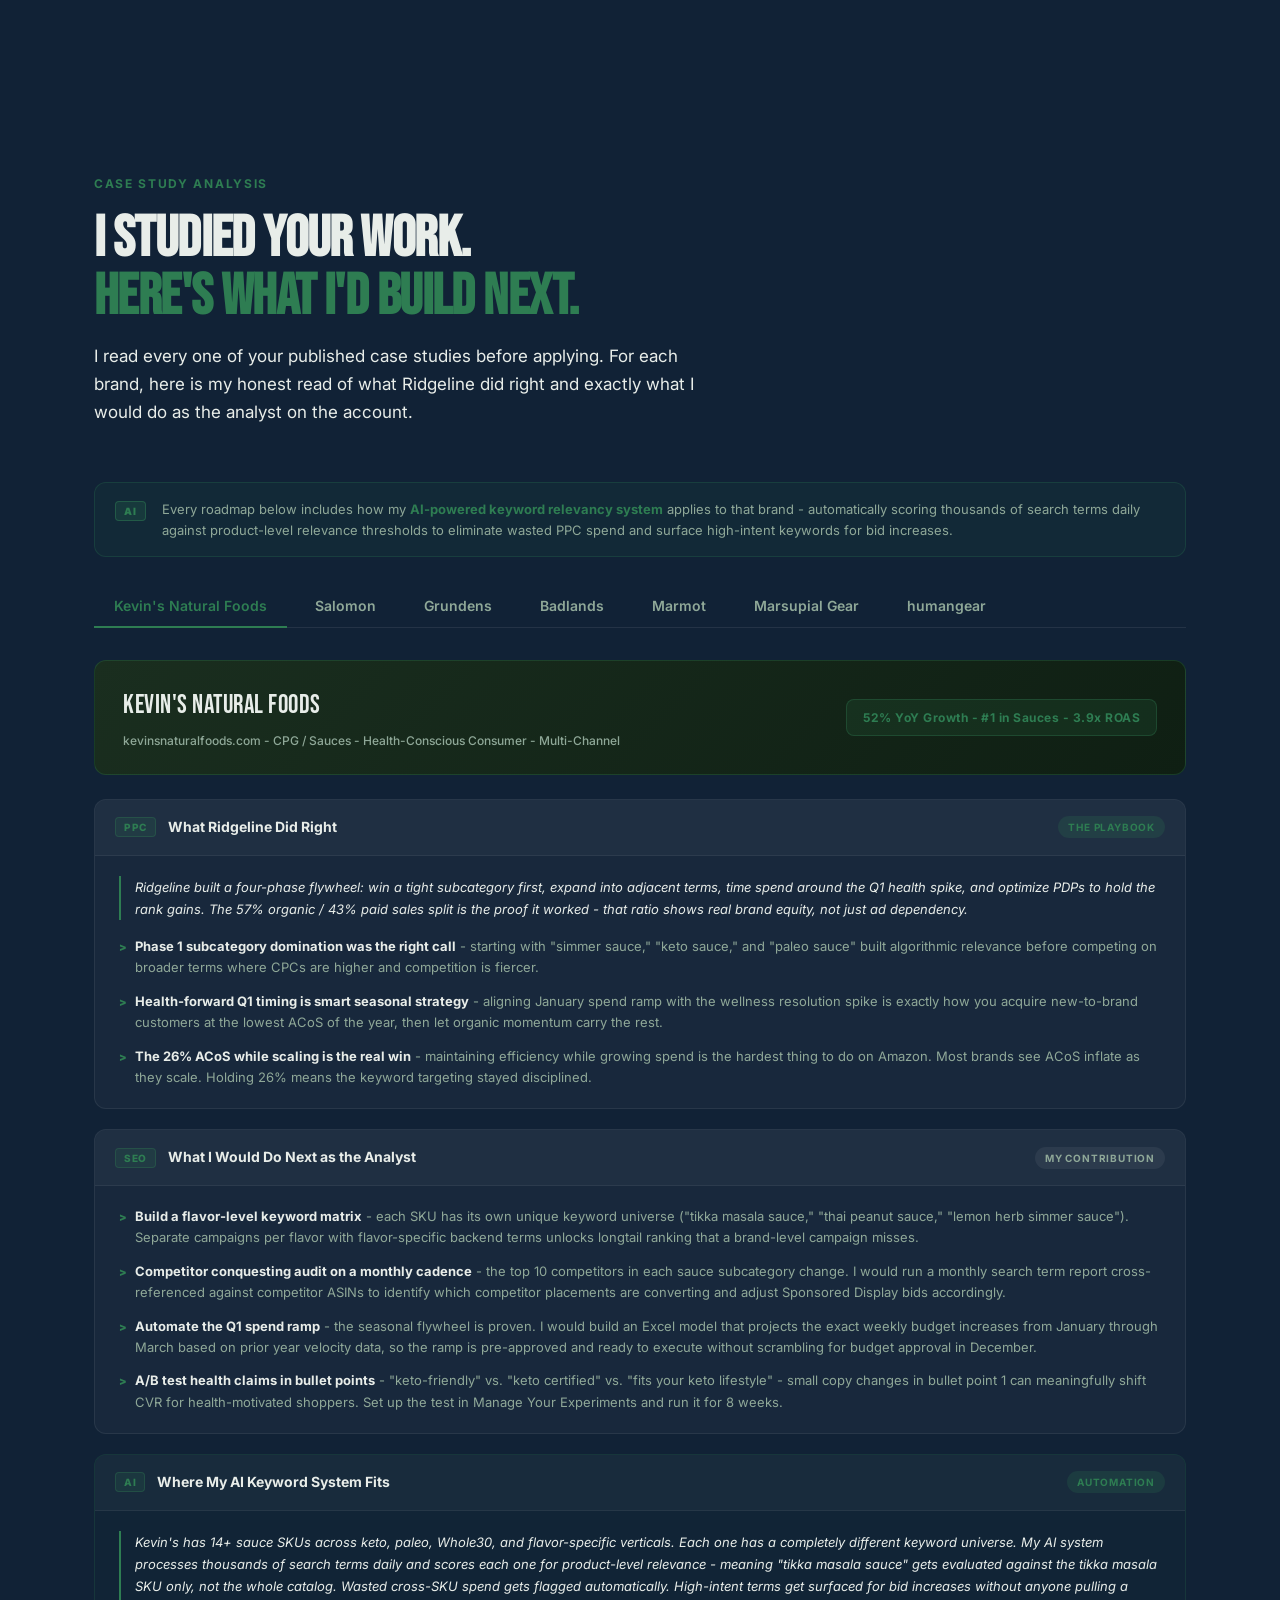
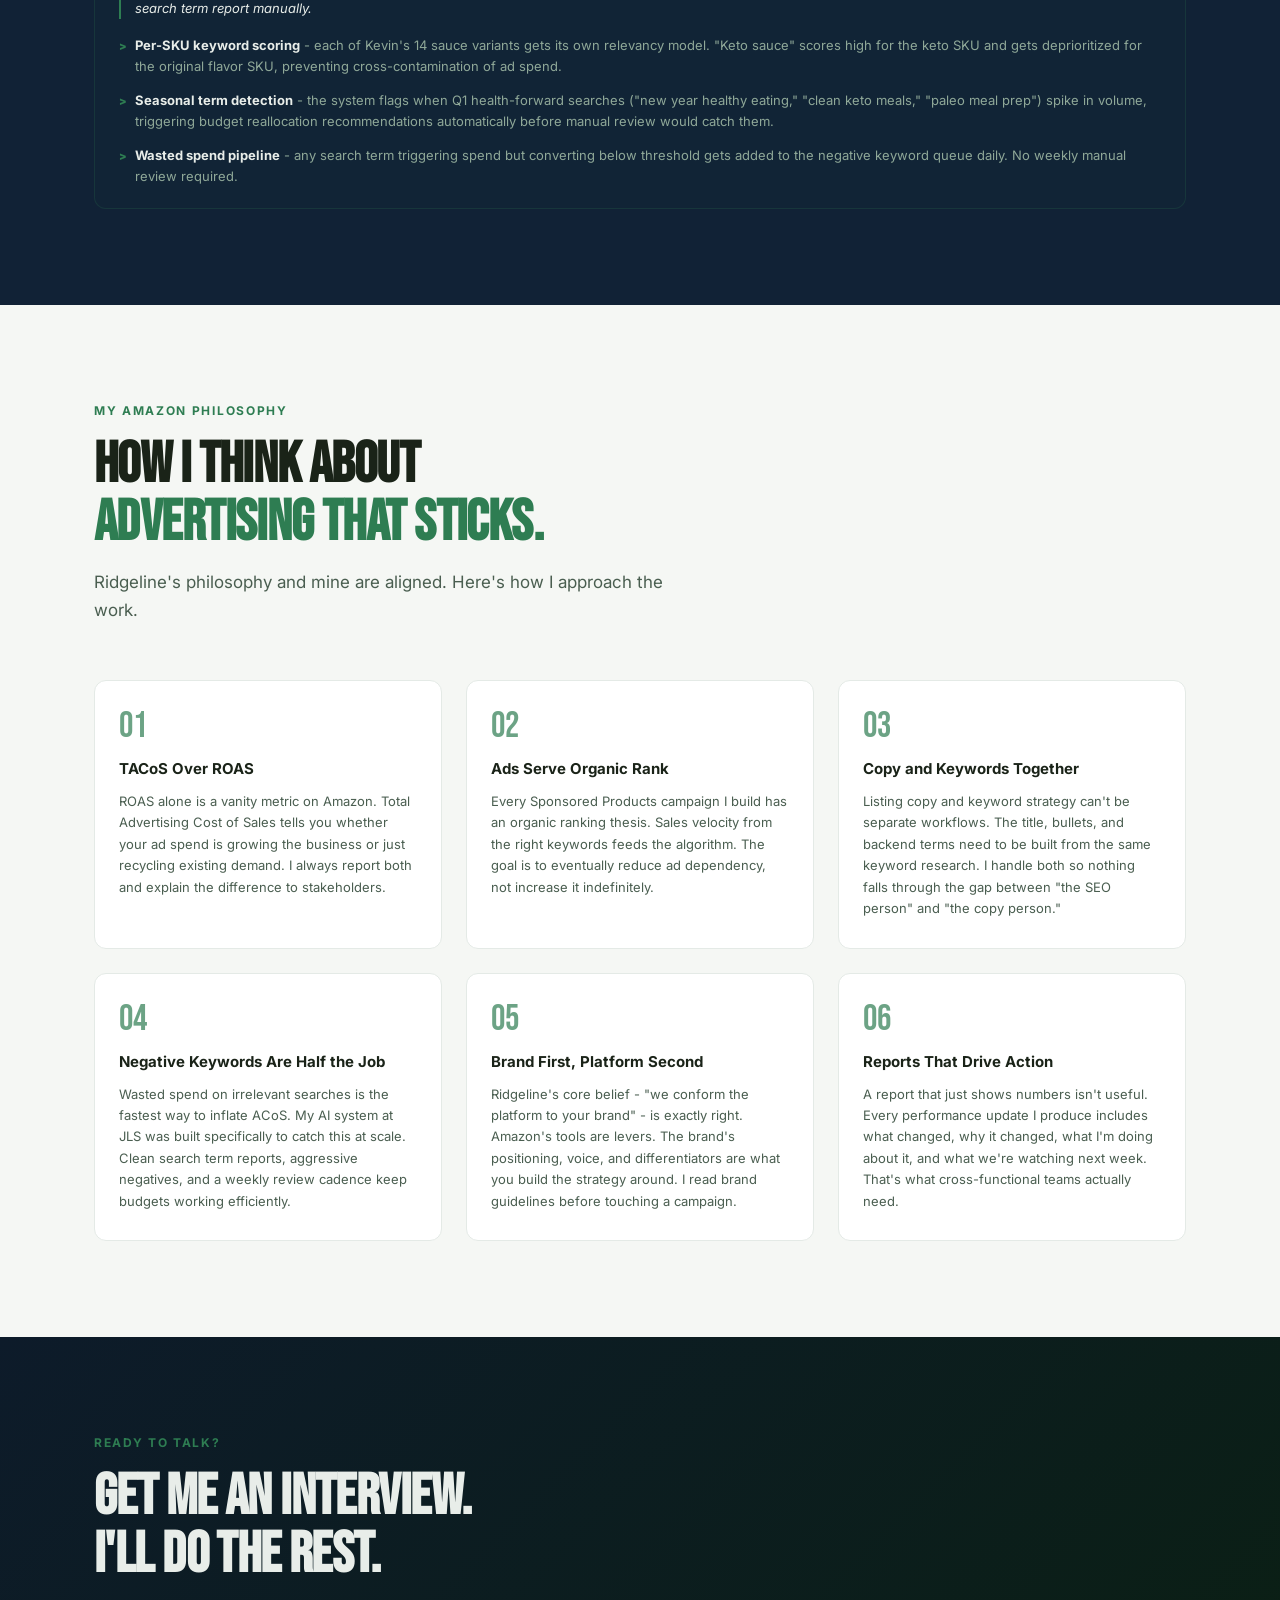
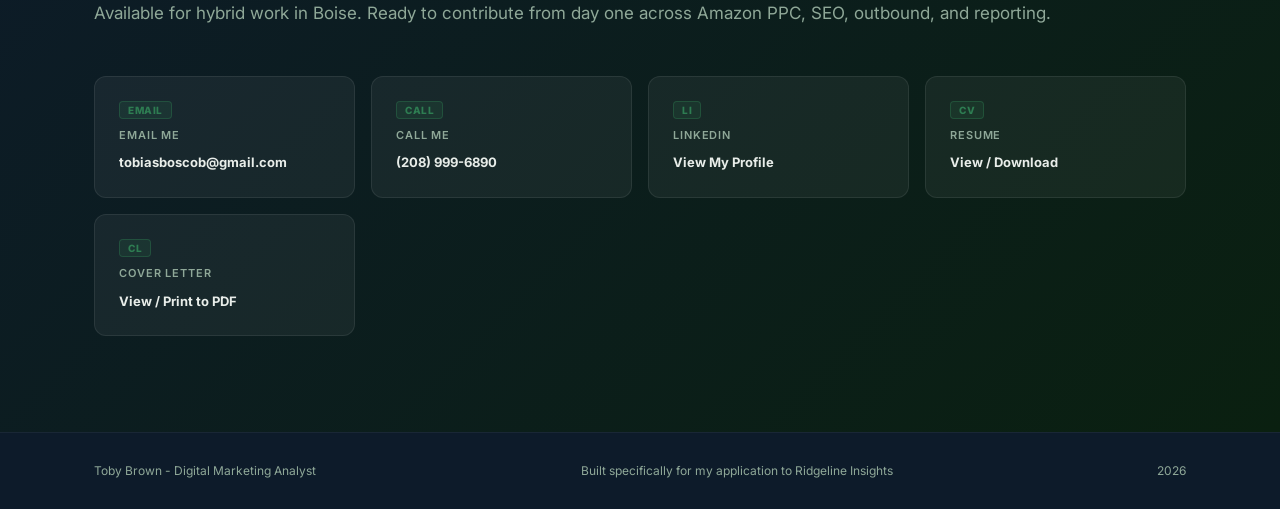
==== commit 59bd7aa0: "Add all 7 client brand roadmaps with AI keyword system callouts throughout" ====
--- a/index.html
+++ b/index.html
@@ -421,11 +421,19 @@
       <h2>I Studied Your Work.<br /><span class="accent">Here's What I'd Build Next.</span></h2>
       <p class="section-sub">I read every one of your published case studies before applying. For each brand, here is my honest read of what Ridgeline did right and exactly what I would do as the analyst on the account.</p>
 
+      <div class="ai-callout-banner">
+        <span class="ai-badge">AI</span>
+        <p>Every roadmap below includes how my <strong>AI-powered keyword relevancy system</strong> applies to that brand - automatically scoring thousands of search terms daily against product-level relevance thresholds to eliminate wasted PPC spend and surface high-intent keywords for bid increases.</p>
+      </div>
+
       <div class="brand-tabs">
         <button class="brand-tab active" data-brand="knf">Kevin's Natural Foods</button>
         <button class="brand-tab" data-brand="salomon">Salomon</button>
         <button class="brand-tab" data-brand="grundens">Grundens</button>
         <button class="brand-tab" data-brand="badlands">Badlands</button>
+        <button class="brand-tab" data-brand="marmot">Marmot</button>
+        <button class="brand-tab" data-brand="marsupial">Marsupial Gear</button>
+        <button class="brand-tab" data-brand="humangear">humangear</button>
       </div>
 
       <!-- KEVIN'S NATURAL FOODS -->
@@ -471,6 +479,22 @@
             </div>
           </div>
 
+          <div class="channel-block ai-block">
+            <div class="channel-header">
+              <span class="channel-icon ci">AI</span>
+              <span class="channel-name">Where My AI Keyword System Fits</span>
+              <span class="channel-priority ai-tag">Automation</span>
+            </div>
+            <div class="channel-body">
+              <p class="channel-thesis">Kevin's has 14+ sauce SKUs across keto, paleo, Whole30, and flavor-specific verticals. Each one has a completely different keyword universe. My AI system processes thousands of search terms daily and scores each one for product-level relevance - meaning "tikka masala sauce" gets evaluated against the tikka masala SKU only, not the whole catalog. Wasted cross-SKU spend gets flagged automatically. High-intent terms get surfaced for bid increases without anyone pulling a search term report manually.</p>
+              <ul class="channel-actions">
+                <li><strong>Per-SKU keyword scoring</strong> - each of Kevin's 14 sauce variants gets its own relevancy model. "Keto sauce" scores high for the keto SKU and gets deprioritized for the original flavor SKU, preventing cross-contamination of ad spend.</li>
+                <li><strong>Seasonal term detection</strong> - the system flags when Q1 health-forward searches ("new year healthy eating," "clean keto meals," "paleo meal prep") spike in volume, triggering budget reallocation recommendations automatically before manual review would catch them.</li>
+                <li><strong>Wasted spend pipeline</strong> - any search term triggering spend but converting below threshold gets added to the negative keyword queue daily. No weekly manual review required.</li>
+              </ul>
+            </div>
+          </div>
+
         </div>
       </div>
 
@@ -517,6 +541,22 @@
             </div>
           </div>
 
+          <div class="channel-block ai-block">
+            <div class="channel-header">
+              <span class="channel-icon ci">AI</span>
+              <span class="channel-name">Where My AI Keyword System Fits</span>
+              <span class="channel-priority ai-tag">Automation</span>
+            </div>
+            <div class="channel-body">
+              <p class="channel-thesis">Salomon has hundreds of SKUs across trail running, hiking, backpacking, ski boots, and casual footwear. Managing keyword relevancy manually across that catalog is impossible at scale. My AI system assigns each search term a relevancy score against the specific SKU it triggered spend on - "trail running shoe women size 8" scores high against the XT-6 but near zero against ski boots, keeping each campaign clean and efficient without manual search term reviews every week.</p>
+              <ul class="channel-actions">
+                <li><strong>Category-level negative keyword automation</strong> - the system flags search terms that triggered impressions on trail shoes but contain signals like "dress," "work," or "casual" and routes them to the negative queue automatically, protecting the brand-to-broad campaign ratio Ridgeline built.</li>
+                <li><strong>NTB keyword identification</strong> - terms converting new-to-brand customers at above-average rates get flagged for bid increases. This is how you systematically build the 65% NTB acquisition rate rather than managing it intuitively.</li>
+                <li><strong>Competitor conquesting relevance scoring</strong> - "Hoka trail shoe," "Brooks ghost running," "Salewa approach shoe" each have different relevancy profiles for different Salomon SKUs. The system scores competitor terms by category match before they go into conquesting campaigns, preventing irrelevant competitor placements that burn budget.</li>
+              </ul>
+            </div>
+          </div>
+
         </div>
       </div>
 
@@ -563,6 +603,22 @@
             </div>
           </div>
 
+          <div class="channel-block ai-block">
+            <div class="channel-header">
+              <span class="channel-icon ci">AI</span>
+              <span class="channel-name">Where My AI Keyword System Fits</span>
+              <span class="channel-priority ai-tag">Automation</span>
+            </div>
+            <div class="channel-body">
+              <p class="channel-thesis">Grundens sells across commercial fishing, recreational fishing, sailing, and outdoor work gear - four audiences with overlapping but distinct keyword universes. "Rain jacket" scores differently against a commercial fishing bib vs. a recreational sailing jacket. My AI system handles this separation at scale - each SKU gets its own relevancy threshold, so fishing-specific terms score high against commercial gear and get deprioritized automatically against casual outerwear, keeping the margin-focused strategy Ridgeline built from leaking spend into low-converting categories.</p>
+              <ul class="channel-actions">
+                <li><strong>Footwear conquesting term scoring</strong> - Grundens boots proved their right-to-win with 3:1 ROAS. The AI system continuously evaluates competitor boot search terms for relevancy against each Grundens footwear SKU, surfacing new conquesting opportunities as competitor terms shift in volume.</li>
+                <li><strong>Commercial vs. recreational audience separation</strong> - "commercial fishing rain gear" and "fishing rain jacket" have completely different buyer profiles and price tolerance. The system scores and routes these into separate campaign structures automatically, protecting the margin-first strategy from low-AOV recreational shoppers diluting commercial category performance.</li>
+                <li><strong>New SKU launch keyword seeding</strong> - when Grundens adds a new product line, the AI system pulls the top-performing search terms from the closest existing SKU in the catalog and seeds the new campaign with pre-scored, relevancy-vetted keywords instead of starting blind.</li>
+              </ul>
+            </div>
+          </div>
+
         </div>
       </div>
 
@@ -605,6 +661,211 @@
                 <li><strong>Expand the storefront into a seasonal content hub</strong> - elk season, mule deer season, archery opener - hunting has a tight, passionate, well-defined seasonal calendar. A storefront that rotates featured collections and seasonal imagery by hunt type keeps the brand relevant for repeat visits and gives Sponsored Brand campaigns fresh creative to rotate through.</li>
                 <li><strong>Layer Sponsored Display retargeting on top of the SB acquisition funnel</strong> - a shopper who visited the Badlands storefront but did not purchase is a warm audience. Sponsored Display retargeting keeps Badlands in front of that shopper for the next 30 days, closing the purchase window that SB opened.</li>
                 <li><strong>Track storefront CVR by traffic source in weekly reporting</strong> - the 7.5% blended CVR is the starting benchmark. Breaking it down by SB traffic, organic discovery, and PDP click-through shows which source produces the highest-intent visitors, which informs where to allocate future ad spend to maximize storefront ROI.</li>
+              </ul>
+            </div>
+          </div>
+
+          <div class="channel-block ai-block">
+            <div class="channel-header">
+              <span class="channel-icon ci">AI</span>
+              <span class="channel-name">Where My AI Keyword System Fits</span>
+              <span class="channel-priority ai-tag">Automation</span>
+            </div>
+            <div class="channel-body">
+              <p class="channel-thesis">Badlands sells packs, apparel, and accessories across elk, deer, turkey, and waterfowl hunting - each with a distinct keyword universe and seasonal demand curve. "Hunting backpack" scores very differently against an elk frame pack vs. a turkey vest. My AI system scores every search term against the specific SKU it triggered spend on, ensuring premium gear like the Approach pack isn't burning budget on low-intent searches like "hunting daypack cheap."</p>
+              <ul class="channel-actions">
+                <li><strong>Storefront traffic keyword scoring</strong> - the AI system identifies which search terms are driving visitors to the storefront via SB ads and scores them for purchase intent. High-scoring terms with strong storefront CVR get bid increases. Low-scoring terms with poor CVR get moved to negative lists, improving the 7.5% CVR baseline over time.</li>
+                <li><strong>Seasonal hunt-type term detection</strong> - the system monitors search volume shifts for elk season terms (August spike), archery opener, muzzleloader, and rifle seasons. Budget reallocation recommendations fire automatically as each season's demand ramps, keeping Badlands visible at peak purchase intent without manual calendar management.</li>
+                <li><strong>Bino Builder accessory keyword expansion</strong> - Badlands' modular bino harness system has a deep accessory catalog. The AI system maps keyword intent across "bino harness," "rangefinder pouch," "ammo sleeve," and "bino pack system" terms to identify gaps in the accessory campaign coverage and surface high-converting longtail terms.</li>
+              </ul>
+            </div>
+          </div>
+
+        </div>
+      </div>
+
+      <!-- MARMOT -->
+      <div class="brand-roadmap" id="brand-marmot">
+        <div class="roadmap-header marmot-header">
+          <div class="roadmap-brand-info">
+            <div class="roadmap-brand-name">Marmot</div>
+            <div class="roadmap-brand-url">marmot.com - Outdoor Apparel / Gear - 50+ Year Brand - Performance Technology</div>
+          </div>
+          <div class="roadmap-result-badge">Global Brand - Premium Outerwear - Trail to Town</div>
+        </div>
+        <div class="roadmap-body">
+
+          <div class="channel-block">
+            <div class="channel-header">
+              <span class="channel-icon ci">PPC</span>
+              <span class="channel-name">Amazon PPC Strategy</span>
+              <span class="channel-priority high">Roadmap</span>
+            </div>
+            <div class="channel-body">
+              <p class="channel-thesis">Marmot is a 50-year-old brand with massive organic search equity but faces a specific Amazon challenge: premium outdoor apparel is a highly competitive category where private label and mid-tier brands compete on price. The opportunity is to use Marmot's technology story - PreCip, MemBrain, Thermal R - to own the "performance" keyword tier and build separation from commodity competitors.</p>
+              <ul class="channel-actions">
+                <li><strong>Build a technology-term campaign tier</strong> - shoppers searching "lightweight waterproof jacket," "Gore-Tex alternative jacket," or "packable down jacket" are the highest-value Marmot buyers. These terms should have their own campaign with premium bids, not compete for budget against broad category terms where CPCs are lower but intent is weaker.</li>
+                <li><strong>Activity-based campaign structure</strong> - Marmot sells into skiing, hiking, trail running, climbing, and everyday wear. Each activity has its own keyword universe and seasonal demand curve. Separate campaigns per activity allow precise budget allocation and prevent ski jacket terms from cannibalizing summer hiking jacket spend.</li>
+                <li><strong>Competitor conquesting on Arc'teryx, Patagonia, and The North Face</strong> - Marmot is price-positioned below Arc'teryx but above mid-tier. Shoppers searching Arc'teryx who see a Marmot ad at 60% of the price and comparable technology specs are the highest-converting acquisition opportunity. Sponsored Display on competitor top-10 ASINs in each category is the entry point.</li>
+                <li><strong>Sponsored Brand video for technology storytelling</strong> - Marmot's PreCip fabric technology and Thermal R insulation are genuine differentiators that can't be communicated in a product image. SB video ads in search results showing the jacket performing in actual weather conditions close the gap between seeing the product and understanding why it costs more than competing brands.</li>
+              </ul>
+            </div>
+          </div>
+
+          <div class="channel-block">
+            <div class="channel-header">
+              <span class="channel-icon ci">SEO</span>
+              <span class="channel-name">Listing SEO and Copy Strategy</span>
+              <span class="channel-priority medium">Roadmap</span>
+            </div>
+            <div class="channel-body">
+              <ul class="channel-actions">
+                <li><strong>Technology keyword architecture in titles and backend</strong> - "PreCip waterproof jacket" and "Marmot MemBrain rain jacket" are branded technology terms with real search volume from loyal customers. These need to be in titles, not just backend fields, to capture brand-loyal repeat buyers searching by product line name.</li>
+                <li><strong>A+ Content that sells the technology</strong> - Marmot's A+ modules should lead with waterproof rating benchmarks, insulation warmth-to-weight ratios, and packability comparisons vs. category averages. This is the content that converts a price-sensitive shopper into a brand-converted buyer who understands the value proposition.</li>
+                <li><strong>Seasonal title variations via Manage Your Experiments</strong> - "winter jacket" in October, "ski jacket" in December, "packable rain jacket" in April. Amazon allows title A/B testing. Running seasonal title tests on top-10 SKUs by revenue keeps Marmot indexed for the highest-volume terms in each season without permanent title rewrites.</li>
+                <li><strong>Warranty and sustainability copy integration</strong> - Marmot's limited lifetime warranty and sustainability commitments are purchase decision factors for their core buyer. These deserve prominent placement in bullet points 2-3, not buried in the product description where most buyers never scroll.</li>
+              </ul>
+            </div>
+          </div>
+
+          <div class="channel-block ai-block">
+            <div class="channel-header">
+              <span class="channel-icon ci">AI</span>
+              <span class="channel-name">Where My AI Keyword System Fits</span>
+              <span class="channel-priority ai-tag">Automation</span>
+            </div>
+            <div class="channel-body">
+              <p class="channel-thesis">Marmot's catalog spans hundreds of SKUs across multiple outdoor activities, genders, and technology tiers. "Down jacket" scores very differently against a Marmot Guides Down Hoody vs. a Marmot Featherless Hybrid. My AI system assigns product-level relevancy scores to every search term, ensuring premium technology-tier SKUs aren't sharing keyword budget with entry-level pieces that convert at lower margins and dilute the brand positioning Marmot has spent 50 years building.</p>
+              <ul class="channel-actions">
+                <li><strong>Technology tier keyword separation</strong> - terms containing "Gore-Tex," "waterproof rating," "warmth-to-weight," and "technical shell" get routed to the premium SKU campaigns automatically. Terms like "cheap rain jacket" or "affordable hiking jacket" trigger negative keyword flags before they waste spend on Marmot's premium inventory.</li>
+                <li><strong>Gender and activity cross-contamination prevention</strong> - "women's trail running jacket" should never trigger spend on men's ski gear. The system scores gender and activity signals in every search term and matches them to the correct SKU tier, a problem that grows exponentially as the catalog expands.</li>
+                <li><strong>Seasonal budget reallocation triggers</strong> - ski jacket demand peaks November through January. Rain jacket demand peaks March through May. The AI system monitors search volume trends per category and flags budget reallocation opportunities before seasonal peaks hit, not after the missed impression data shows up in the weekly report.</li>
+              </ul>
+            </div>
+          </div>
+
+        </div>
+      </div>
+
+      <!-- MARSUPIAL GEAR -->
+      <div class="brand-roadmap" id="brand-marsupial">
+        <div class="roadmap-header marsupial-header">
+          <div class="roadmap-brand-info">
+            <div class="roadmap-brand-name">Marsupial Gear</div>
+            <div class="roadmap-brand-url">marsupialgear.com - American-Made Hunting Accessories - Binocular Harnesses - Lifetime Warranty</div>
+          </div>
+          <div class="roadmap-result-badge">Premium Niche - Made in America - Modular System</div>
+        </div>
+        <div class="roadmap-body">
+
+          <div class="channel-block">
+            <div class="channel-header">
+              <span class="channel-icon ci">PPC</span>
+              <span class="channel-name">Amazon PPC Strategy</span>
+              <span class="channel-priority high">Roadmap</span>
+            </div>
+            <div class="channel-body">
+              <p class="channel-thesis">Marsupial Gear is a premium niche brand in a category where most Amazon competitors are cheap imported binocular harnesses. The opportunity is identical to Grundens' right-to-win playbook - identify the keywords where quality-conscious buyers are searching, dominate those terms, and use the brand story (Made in America, lifetime warranty, modular system) to justify the price premium at the point of purchase.</p>
+              <ul class="channel-actions">
+                <li><strong>Right-to-win keyword focus: binocular harness system buyers</strong> - shoppers searching "binocular harness hunting," "bino harness system," and "elk hunting bino pack" are Marsupial's core buyer. These terms should be the first campaigns built with aggressive exact-match bids, not buried in broad auto campaigns competing against $20 Chinese alternatives.</li>
+                <li><strong>Modular system cross-sell via Sponsored Display</strong> - a customer who bought the Standard Binocular Chest Pack is a high-probability buyer of the Rangefinder Pouch, Bear Spray Pouch, and Cell Phone Pouch. Sponsored Display retargeting to existing buyers with accessory ads is the highest-ROAS campaign Marsupial can run - the audience already trusts the brand.</li>
+                <li><strong>Made in America keyword tier</strong> - "American made hunting gear," "USA made binocular harness," and "made in America hunting accessories" are low-competition, high-intent terms that most competitors cannot claim. These terms are Marsupial's exclusive keyword territory and should be in exact match with high bids.</li>
+                <li><strong>Competitor conquesting on cheap alternatives</strong> - shoppers viewing $25 binocular harnesses on Amazon are the exact conversion opportunity. Sponsored Display on low-rated competitor ASINs in the binocular harness category shows Marsupial's quality story to a buyer who is actively shopping the category and clearly hasn't found what they want yet.</li>
+              </ul>
+            </div>
+          </div>
+
+          <div class="channel-block">
+            <div class="channel-header">
+              <span class="channel-icon ci">SEO</span>
+              <span class="channel-name">Listing SEO and Copy Strategy</span>
+              <span class="channel-priority medium">Roadmap</span>
+            </div>
+            <div class="channel-body">
+              <ul class="channel-actions">
+                <li><strong>Title architecture: activity + product + differentiator</strong> - "Marsupial Gear Binocular Chest Pack - American Made Bino Harness with Rangefinder Pouch Compatibility - Elk Deer Hunting" hits the three buyer signals simultaneously: what it is, who made it, and what it's for. Most competitors have generic titles that miss the activity signal entirely.</li>
+                <li><strong>Lifetime warranty as bullet point 1</strong> - Marsupial's lifetime warranty is the single strongest objection-handler to the price premium. It belongs in the first bullet in explicit terms: "LIFETIME WARRANTY - Every piece of Marsupial Gear is backed by a no-questions-asked lifetime guarantee." This is the copy that converts a price-sensitive shopper into a buyer.</li>
+                <li><strong>Modular compatibility in backend keywords</strong> - "compatible with rangefinder pouch," "fits Marsupial accessories," "modular bino system" - buyers who discover the ecosystem through one product become multi-SKU buyers. Backend terms that signal the modular system help the algorithm index each product for cross-system searches.</li>
+                <li><strong>A+ Content: the system story</strong> - Marsupial's A+ Content should show the complete gear system on a hunter in the field, with each modular component labeled and linked. This is the storefront experience in miniature - a buyer sees the full system and immediately understands the value of building out the kit vs. buying one piece.</li>
+              </ul>
+            </div>
+          </div>
+
+          <div class="channel-block ai-block">
+            <div class="channel-header">
+              <span class="channel-icon ci">AI</span>
+              <span class="channel-name">Where My AI Keyword System Fits</span>
+              <span class="channel-priority ai-tag">Automation</span>
+            </div>
+            <div class="channel-body">
+              <p class="channel-thesis">Marsupial's catalog is modular and interconnected - a buyer searching "elk hunting chest pack" may be best served by the Enclosed Binocular Pack, the Standard Pack, or the full system. My AI keyword system scores each search term against each SKU individually, routing "elk hunting bino harness" to the most relevant SKU rather than triggering spend across the whole catalog and letting ACoS inflate on lower-relevancy products.</p>
+              <ul class="channel-actions">
+                <li><strong>Hunt-type keyword routing</strong> - "elk hunting," "deer hunting," "turkey hunting," and "waterfowl hunting" have distinct seasonal demand curves and attach to different SKUs in the catalog. The system scores hunt-type signals in every search term and matches them to the right product campaign automatically.</li>
+                <li><strong>Made in America term protection</strong> - the system flags any search term containing patriot buying signals ("American made," "USA made," "made in USA") as high-priority for Marsupial's exact match campaigns, ensuring these exclusive terms never get lost in broad match campaigns or negated accidentally.</li>
+                <li><strong>Price-sensitive term filtering</strong> - "cheap binocular harness," "budget bino pack," and "affordable bino carrier" are shoppers who won't convert on Marsupial's premium products. The AI system identifies price-sensitivity signals in search terms and routes them to the negative queue, protecting conversion rate and ACoS on premium SKUs.</li>
+              </ul>
+            </div>
+          </div>
+
+        </div>
+      </div>
+
+      <!-- HUMANGEAR -->
+      <div class="brand-roadmap" id="brand-humangear">
+        <div class="roadmap-header humangear-header">
+          <div class="roadmap-brand-info">
+            <div class="roadmap-brand-name">humangear</div>
+            <div class="roadmap-brand-url">humangear.com - Eco-Friendly Travel / Outdoor Gear - Design-Forward - BPA-Free - Reusable</div>
+          </div>
+          <div class="roadmap-result-badge">Sustainable CPG - Travel Accessories - REI Distribution</div>
+        </div>
+        <div class="roadmap-body">
+
+          <div class="channel-block">
+            <div class="channel-header">
+              <span class="channel-icon ci">PPC</span>
+              <span class="channel-name">Amazon PPC Strategy</span>
+              <span class="channel-priority high">Roadmap</span>
+            </div>
+            <div class="channel-body">
+              <p class="channel-thesis">humangear's product line - GoToob, capCAP, GoBites, GoPouch, Stax - lives in a category where Amazon is flooded with cheap plastic alternatives. The brand has REI distribution, strong sustainability credentials, and genuine product innovation. The Amazon strategy should leverage all three to capture the eco-conscious, travel-focused buyer who is specifically NOT looking for the cheapest option.</p>
+              <ul class="channel-actions">
+                <li><strong>TSA and travel keyword ownership</strong> - "TSA approved toiletry bottles," "travel size shampoo bottles," "leak proof travel containers," and "airplane approved toiletries" are the highest-volume entry points for GoToob buyers. These terms should be exact match with premium bids - the buyer is actively packing for a trip and needs the product today.</li>
+                <li><strong>Eco-conscious buyer segment targeting</strong> - "reusable travel bottles," "BPA free travel containers," "sustainable travel accessories," and "eco friendly travel toiletries" are lower-volume but higher-converting terms for humangear's core customer. Dedicated campaigns for eco-signal keywords prevent them from getting lost in broad TSA campaigns.</li>
+                <li><strong>Sponsored Display on single-use plastic competitors</strong> - a shopper viewing disposable travel size shampoo bottles is the exact acquisition target. Sponsored Display on the top 20 single-use travel toiletry ASINs shows humangear's reusable alternative to a buyer who hasn't considered the upgrade yet.</li>
+                <li><strong>Gift occasion campaign tier</strong> - humangear's Stax modular containers and GoKit travel sets are natural gift purchases for travelers. "Travel gifts for her," "gifts for hikers," "camping gift set," and "travel accessory gift" are high-value seasonal terms around holidays and graduation season that most competitors ignore entirely.</li>
+              </ul>
+            </div>
+          </div>
+
+          <div class="channel-block">
+            <div class="channel-header">
+              <span class="channel-icon ci">SEO</span>
+              <span class="channel-name">Listing SEO and Copy Strategy</span>
+              <span class="channel-priority medium">Roadmap</span>
+            </div>
+            <div class="channel-body">
+              <ul class="channel-actions">
+                <li><strong>Title structure: use case + differentiator + material</strong> - "humangear GoToob+ Silicone Travel Bottle - TSA Approved Leak Proof Refillable Container - BPA Free" hits TSA (highest volume), leak proof (top objection), refillable (eco signal), and BPA free (health signal) in one title. Each keyword serves a different buyer motivation simultaneously.</li>
+                <li><strong>REI availability as a trust signal in copy</strong> - humangear products being available at REI is a credibility indicator that belongs in the bullet points. "Available at REI" tells an Amazon buyer this is a quality product that passed REI's curation standards, directly addressing the quality objection that holds buyers back from choosing humangear over a cheaper generic.</li>
+                <li><strong>Lifetime/durability copy for objection handling</strong> - humangear's products are designed for life. "Replace once, not every trip" and "built to outlast 1,000 airport security lines" are the kind of copy that reframes the price premium from a cost into an investment and directly counters the impulse to buy a 10-pack of cheap alternatives for $6.</li>
+                <li><strong>Backend keyword expansion into adjacent categories</strong> - GoPouch works as a tackle box, lunch container, and gear organizer. GoBites work for backpacking, travel, and kids' lunches. Backend search terms should cover every use case, not just the primary one, to capture cross-category search intent that listing copy alone cannot cover.</li>
+              </ul>
+            </div>
+          </div>
+
+          <div class="channel-block ai-block">
+            <div class="channel-header">
+              <span class="channel-icon ci">AI</span>
+              <span class="channel-name">Where My AI Keyword System Fits</span>
+              <span class="channel-priority ai-tag">Automation</span>
+            </div>
+            <div class="channel-body">
+              <p class="channel-thesis">humangear has a multi-product ecosystem where each item serves multiple use cases across travel, outdoor, camping, and everyday organization. "Reusable container" could be a perfect match for GoToob, GoPouch, or Stax - or none of them, if the search context is food storage rather than travel. My AI system evaluates the full search term context and scores it against each specific SKU, ensuring the right product shows up for the right search rather than the catalog competing with itself.</p>
+              <ul class="channel-actions">
+                <li><strong>Use case context scoring</strong> - "travel bottle" scores high for GoToob, medium for GoPouch, and low for GoBites. "Camping utensils" scores high for GoBites, low for GoToob. The system routes each term to the highest-relevancy SKU campaign automatically, preventing catalog self-cannibalization that inflates overall ACoS.</li>
+                <li><strong>Eco-signal keyword prioritization</strong> - terms containing "reusable," "BPA free," "sustainable," and "eco friendly" flag as high-priority for humangear's brand positioning. The system scores these as premium placement opportunities and surfaces them for exact match bid increases, ensuring humangear owns the eco-conscious buyer keyword tier that competitors cannot authentically claim.</li>
+                <li><strong>Seasonal travel demand detection</strong> - TSA and travel keyword volume spikes around spring break (March), summer travel (June-July), and holiday travel (November-December). The AI system monitors these volume trends and triggers budget reallocation recommendations before each travel season peaks, keeping humangear visible when purchase intent is highest.</li>
               </ul>
             </div>
           </div>
--- a/style.css
+++ b/style.css
@@ -830,6 +830,54 @@
 .salomon-header { background: linear-gradient(135deg, #1a1f2e, #0f1318); border: 1px solid rgba(46,82,125,0.3); }
 .grundens-header { background: linear-gradient(135deg, #1a2428, #0f1518); border: 1px solid rgba(46,105,125,0.3); }
 .badlands-header { background: linear-gradient(135deg, #2a1e12, #1a1108); border: 1px solid rgba(125,82,46,0.3); }
+.marmot-header { background: linear-gradient(135deg, #1e1a2e, #110f18); border: 1px solid rgba(100,82,125,0.3); }
+.marsupial-header { background: linear-gradient(135deg, #2a1f12, #1a1308); border: 1px solid rgba(125,100,46,0.3); }
+.humangear-header { background: linear-gradient(135deg, #1a2828, #0f1818); border: 1px solid rgba(46,125,120,0.3); }
+
+.ai-callout-banner {
+  display: flex;
+  align-items: flex-start;
+  gap: 16px;
+  background: rgba(46,125,82,0.08);
+  border: 1px solid rgba(46,125,82,0.25);
+  border-radius: var(--radius);
+  padding: 16px 20px;
+  margin-bottom: 28px;
+}
+
+.ai-badge {
+  font-family: var(--font-body);
+  font-size: 10px;
+  font-weight: 900;
+  letter-spacing: 0.1em;
+  color: var(--green);
+  background: rgba(46,125,82,0.2);
+  border: 1px solid rgba(46,125,82,0.5);
+  border-radius: 4px;
+  padding: 4px 8px;
+  line-height: 1;
+  flex-shrink: 0;
+  margin-top: 2px;
+}
+
+.ai-callout-banner p {
+  font-size: 13px;
+  color: var(--text-dim);
+  line-height: 1.6;
+  margin: 0;
+}
+
+.ai-callout-banner p strong { color: var(--green); }
+
+.ai-block {
+  border-color: rgba(46,125,82,0.2) !important;
+  background: rgba(46,125,82,0.03) !important;
+}
+
+.channel-priority.ai-tag {
+  background: rgba(46,125,82,0.2);
+  color: var(--green);
+}
 
 .roadmap-brand-name {
   font-family: var(--font-display);
